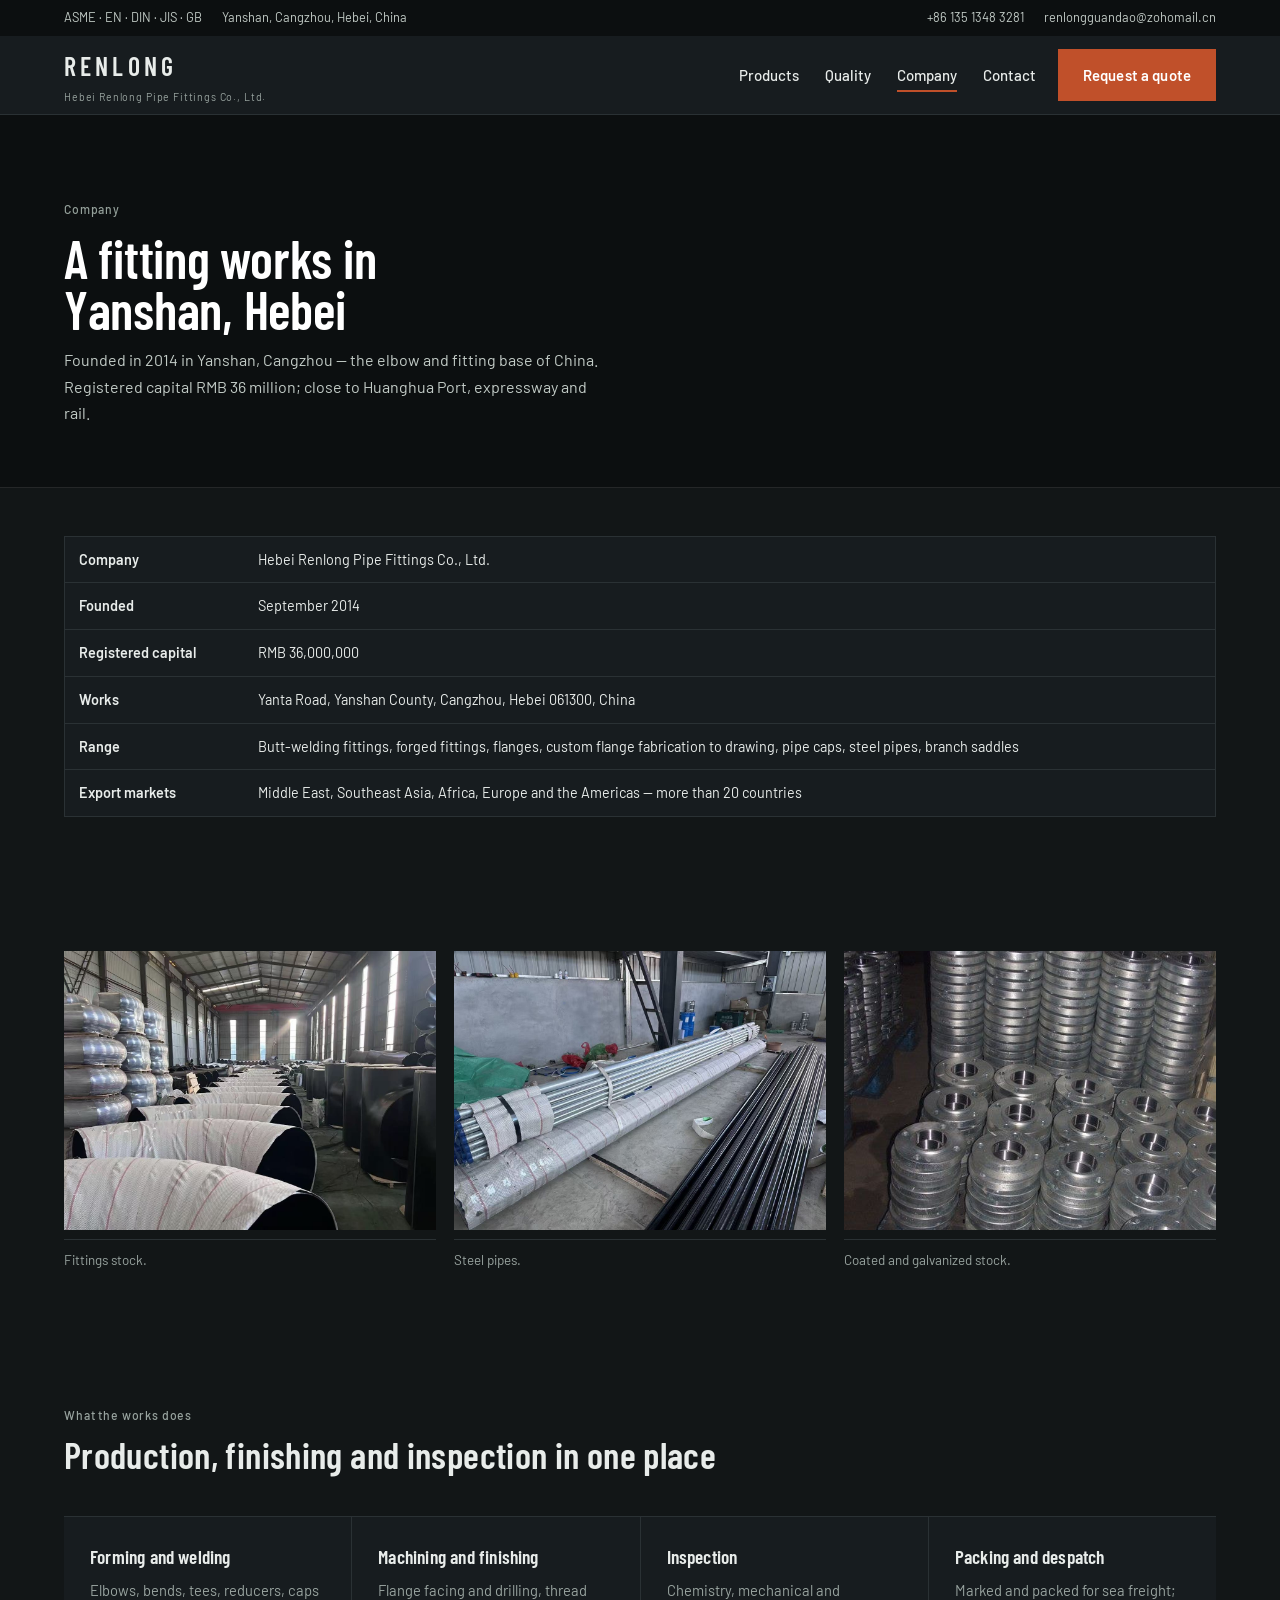
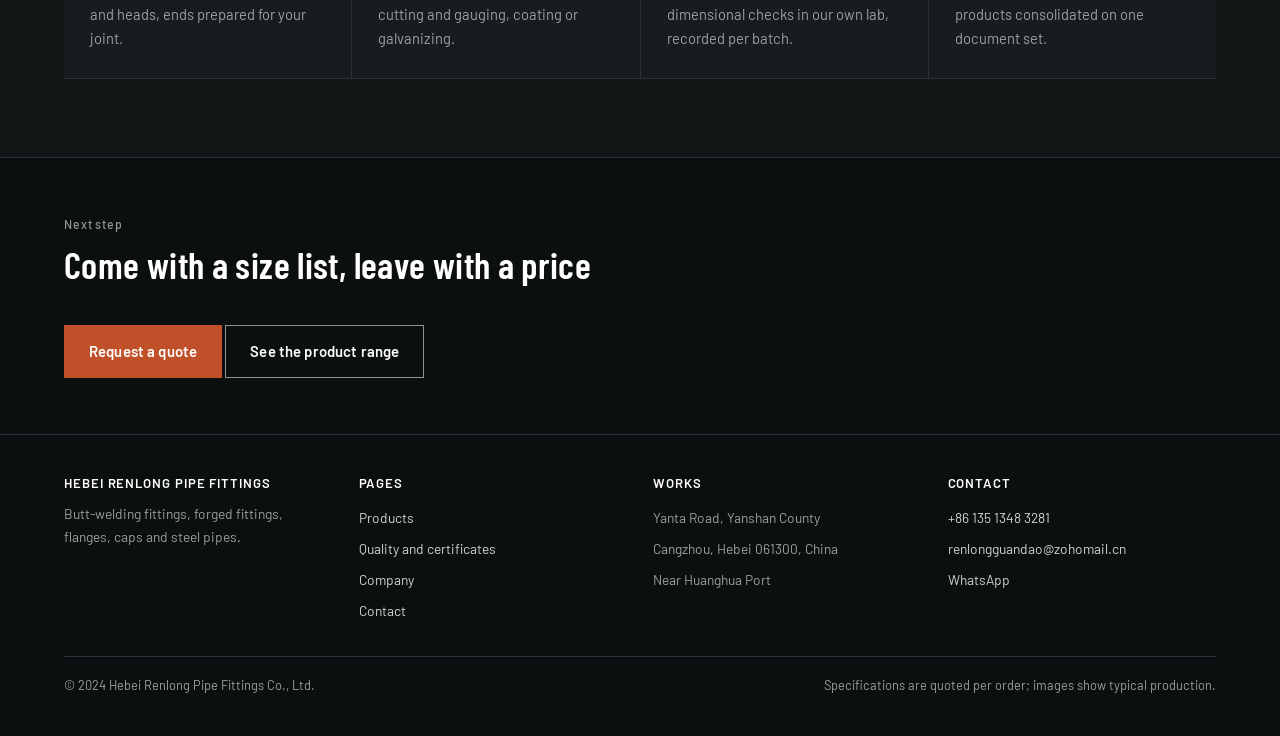
==== about.html @ 30a80c09 "Rename families to product lines, keep pipe caps only, fix stock captions, animate photo band" ====
<!DOCTYPE html>
<html lang="en">
<head>
<meta charset="utf-8">
<meta name="viewport" content="width=device-width, initial-scale=1">
<title>Company — Hebei Renlong Pipe Fittings Co., Ltd.</title>
<meta name="description" content="Hebei Renlong Pipe Fittings Co., Ltd. was founded in September 2014 in Yanshan County, Cangzhou, Hebei — the elbow and pipe fitting base of China, close to Huanghua Port.">
<link rel="preconnect" href="https://fonts.googleapis.com">
<link rel="preconnect" href="https://fonts.gstatic.com" crossorigin>
<link href="https://fonts.googleapis.com/css2?family=Barlow:wght@400;500;600&family=Barlow+Condensed:wght@500;600&display=swap" rel="stylesheet">
<link rel="stylesheet" href="assets/styles.css">
<link rel="stylesheet" href="assets/motion.css">
<script>document.documentElement.classList.add('anim')</script>
</head>
<body>

<div class="topbar">
  <div class="wrap">
    <span>ASME &middot; EN &middot; DIN &middot; JIS &middot; GB</span>
    <span>Yanshan, Cangzhou, Hebei, China</span>
    <span class="spacer"></span>
    <a href="tel:+8613513483281">+86 135 1348 3281</a>
    <a href="mailto:renlongguandao@zohomail.cn">renlongguandao@zohomail.cn</a>
  </div>
</div>

<header class="masthead">
  <div class="wrap">
    <a class="wordmark" href="index.html">Renlong<small>Hebei Renlong Pipe Fittings Co., Ltd.</small></a>
    <button class="navtoggle" type="button" aria-expanded="false" aria-controls="primary-nav">Menu</button>
    <nav class="main" id="primary-nav" aria-label="Primary">
      <ul>
        <li><a href="products.html">Products</a></li>
        <li><a href="quality.html">Quality</a></li>
        <li><a href="about.html" aria-current="page">Company</a></li>
        <li><a href="contact.html">Contact</a></li>
      </ul>
    </nav>
    <a class="btn" href="contact.html">Request a quote</a>
  </div>
</header>

<main>

  <section class="pagehead">
    <div class="wrap">
      <div class="sechead">
        <div class="dim">Company</div>
        <h1>A fitting works in Yanshan, Hebei</h1>
        <p>
          Founded in 2014 in Yanshan, Cangzhou &mdash; the elbow and fitting base of China. Registered capital
          RMB 36 million; close to Huanghua Port, expressway and rail.
        </p>
      </div>
    </div>
  </section>

  <section style="padding-top:48px">
    <div class="wrap">
      <table class="data">
        <tbody>
          <tr><td>Company</td><td>Hebei Renlong Pipe Fittings Co., Ltd.</td></tr>
          <tr><td>Founded</td><td>September 2014</td></tr>
          <tr><td>Registered capital</td><td>RMB 36,000,000</td></tr>
          <tr><td>Works</td><td>Yanta Road, Yanshan County, Cangzhou, Hebei 061300, China</td></tr>
          <tr><td>Range</td><td>Butt-welding fittings, forged fittings, flanges, custom flange fabrication to drawing, pipe caps, steel pipes, branch saddles</td></tr>
          <tr><td>Export markets</td><td>Middle East, Southeast Asia, Africa, Europe and the Americas &mdash; more than 20 countries</td></tr>
        </tbody>
      </table>
    </div>
  </section>

  <section class="tight">
    <div class="wrap">
      <div class="shots">
        <figure>
          <img src="assets/img/workshop.jpg" alt="Fittings in stock" loading="lazy" decoding="async">
          <figcaption>Fittings stock.</figcaption>
        </figure>
        <figure>
          <img src="assets/img/pipe-yard.jpg" alt="Steel pipes in stock" loading="lazy" decoding="async">
          <figcaption>Steel pipes.</figcaption>
        </figure>
        <figure>
          <img src="assets/img/galvanized-yard.jpg" alt="Galvanized stock ready for packing" loading="lazy" decoding="async">
          <figcaption>Coated and galvanized stock.</figcaption>
        </figure>
      </div>
    </div>
  </section>

  <section>
    <div class="wrap">
      <div class="sechead">
        <div class="dim">What the works does</div>
        <h2>Production, finishing and inspection in one place</h2>
      </div>
      <div class="facts">
        <div>
          <h3>Forming and welding</h3>
          <p>
            Elbows, bends, tees, reducers, caps and heads, ends prepared for your joint.
          </p>
        </div>
        <div>
          <h3>Machining and finishing</h3>
          <p>
            Flange facing and drilling, thread cutting and gauging, coating or galvanizing.
          </p>
        </div>
        <div>
          <h3>Inspection</h3>
          <p>
            Chemistry, mechanical and dimensional checks in our own lab, recorded per batch.
          </p>
        </div>
        <div>
          <h3>Packing and despatch</h3>
          <p>
            Marked and packed for sea freight; products consolidated on one document set.
          </p>
        </div>
      </div>
    </div>
  </section>

  <section class="band tight">
    <div class="wrap">
      <div class="sechead">
        <div class="dim on-dark">Next step</div>
        <h2>Come with a size list, leave with a price</h2>
      </div>
      <div class="actions">
        <a class="btn" href="contact.html">Request a quote</a>
        <a class="btn on-dark" href="products.html">See the product range</a>
      </div>
    </div>
  </section>

</main>

<footer>
  <div class="wrap">
    <div class="foot-grid">
      <div>
        <h3>Hebei Renlong Pipe Fittings</h3>
        <p>Butt-welding fittings, forged fittings, flanges, caps and steel pipes.</p>
      </div>
      <div>
        <h3>Pages</h3>
        <ul>
          <li><a href="products.html">Products</a></li>
          <li><a href="quality.html">Quality and certificates</a></li>
          <li><a href="about.html">Company</a></li>
          <li><a href="contact.html">Contact</a></li>
        </ul>
      </div>
      <div>
        <h3>Works</h3>
        <ul>
          <li>Yanta Road, Yanshan County</li>
          <li>Cangzhou, Hebei 061300, China</li>
          <li>Near Huanghua Port</li>
        </ul>
      </div>
      <div>
        <h3>Contact</h3>
        <ul>
          <li><a href="tel:+8613513483281">+86 135 1348 3281</a></li>
          <li><a href="mailto:renlongguandao@zohomail.cn">renlongguandao@zohomail.cn</a></li>
          <li><a href="https://wa.me/8613513483281">WhatsApp</a></li>
        </ul>
      </div>
    </div>
    <div class="footnote">
      <span>&copy; 2024 Hebei Renlong Pipe Fittings Co., Ltd.</span>
      <span class="spacer">Specifications are quoted per order; images show typical production.</span>
    </div>
  </div>
</footer>

<script src="assets/site.js"></script>
</body>
</html>
---- assets/styles.css ----
/* Renlong Pipe Fittings — site stylesheet
   Design language: mill test certificate / fabrication drawing.
   Single accent (oxide red) reserved for dimension callouts and primary actions. */

:root {
  --paper: #121617;
  --surface: #171c1f;
  --ink: #e8ecea;
  --steel: #98a39f;
  --line: #2a3134;
  --oxide: #c0502a;
  --oxide-deep: #a3401f;
  --band: #0c0f10;
  --band-ink: #c2cbc6;
  --display: "Barlow Condensed", "Arial Narrow", "Microsoft YaHei", sans-serif;
  --body: "Barlow", "Segoe UI", "Microsoft YaHei", "PingFang SC", sans-serif;
}

* { box-sizing: border-box; }

html { scroll-behavior: smooth; }

body {
  margin: 0;
  background: var(--paper);
  color: var(--ink);
  font-family: var(--body);
  font-size: 16px;
  line-height: 1.6;
  -webkit-font-smoothing: antialiased;
}

img { max-width: 100%; display: block; }

a { color: inherit; }

h1, h2, h3 {
  font-family: var(--display);
  font-weight: 600;
  letter-spacing: 0.01em;
  line-height: 1.12;
  margin: 0;
  text-wrap: balance;
}

h1 { font-size: clamp(2.1rem, 4.6vw, 3.5rem); }
h2 { font-size: clamp(1.5rem, 2.6vw, 2.1rem); }
h3 { font-size: 1.18rem; }
p { margin: 0 0 1em; }
p:last-child { margin-bottom: 0; }

.wrap { max-width: 1180px; margin: 0 auto; padding: 0 22px; }

a:focus-visible,
button:focus-visible,
input:focus-visible,
textarea:focus-visible {
  outline: 2px solid var(--oxide);
  outline-offset: 2px;
}

/* ---------- dimension-line motif (drawn from drawing callouts) ---------- */

.dim {
  display: flex;
  align-items: center;
  gap: 10px;
  color: var(--steel);
  font-family: var(--body);
  font-size: 0.82rem;
  font-weight: 500;
  letter-spacing: 0.02em;
}

.dim::before,
.dim::after {
  content: "";
  height: 1px;
  background: var(--line);
}

.dim::before { width: 24px; flex: 0 0 24px; }
.dim::after { flex: 1 1 auto; }

.dim.on-dark { color: #8f9b96; }
.dim.on-dark::before, .dim.on-dark::after { background: #3a423f; }

/* ---------- top utility bar ---------- */

.topbar {
  background: var(--band);
  color: var(--band-ink);
  font-size: 0.8rem;
}

.topbar .wrap {
  display: flex;
  flex-wrap: wrap;
  gap: 6px 20px;
  align-items: center;
  min-height: 38px;
}

.topbar a { text-decoration: none; }
.topbar a:hover { color: #fff; text-decoration: underline; }
.topbar .spacer { margin-left: auto; }

/* ---------- header ---------- */

.masthead {
  background: var(--surface);
  border-bottom: 1px solid var(--line);
  position: sticky;
  top: 0;
  z-index: 20;
}

.masthead .wrap {
  display: flex;
  align-items: center;
  gap: 18px;
  min-height: 72px;
}

.wordmark {
  font-family: var(--display);
  font-size: 1.5rem;
  font-weight: 600;
  letter-spacing: 0.16em;
  text-transform: uppercase;
  text-decoration: none;
  white-space: nowrap;
}

.wordmark small {
  display: block;
  font-family: var(--body);
  font-size: 0.66rem;
  font-weight: 400;
  letter-spacing: 0.08em;
  color: var(--steel);
  text-transform: none;
}

nav.main { margin-left: auto; }

nav.main ul {
  display: flex;
  gap: 26px;
  list-style: none;
  margin: 0;
  padding: 0;
  font-size: 0.94rem;
  font-weight: 500;
}

nav.main a {
  text-decoration: none;
  padding: 6px 0;
  border-bottom: 2px solid transparent;
}

nav.main a:hover { border-bottom-color: var(--line); }
nav.main a[aria-current="page"] { border-bottom-color: var(--oxide); }

.btn {
  display: inline-block;
  font-family: var(--body);
  font-size: 0.92rem;
  font-weight: 600;
  text-decoration: none;
  text-align: center;
  padding: 11px 20px;
  border: 1px solid var(--oxide);
  border-radius: 2px;
  background: var(--oxide);
  color: #fff;
  cursor: pointer;
}

.btn:hover { background: var(--oxide-deep); border-color: var(--oxide-deep); }

.btn.ghost {
  background: transparent;
  color: var(--ink);
  border-color: var(--line);
}

.btn.ghost:hover { border-color: var(--ink); background: transparent; }

.btn.on-dark {
  background: transparent;
  color: #fff;
  border-color: #4a534f;
}

.btn.on-dark:hover { border-color: #fff; background: transparent; }

.navtoggle {
  display: none;
  margin-left: auto;
  background: none;
  border: 1px solid var(--line);
  border-radius: 2px;
  padding: 8px 11px;
  font: inherit;
  cursor: pointer;
}

/* ---------- hero ---------- */

.hero {
  position: relative;
  background: #23282b;
  color: #fff;
  overflow: hidden;
}

.hero img {
  position: absolute;
  inset: 0;
  width: 100%;
  height: 100%;
  object-fit: cover;
  object-position: center 55%;
  opacity: 0.5;
}

.hero .wrap {
  position: relative;
  padding-top: 74px;
  padding-bottom: 74px;
  max-width: 1180px;
}

.hero h1 { max-width: 17ch; }

.hero .lede {
  margin-top: 20px;
  max-width: 56ch;
  font-size: 1.02rem;
  color: #dfe4e1;
}

.hero .actions {
  display: flex;
  flex-wrap: wrap;
  gap: 12px;
  margin-top: 26px;
}

.specstrip {
  margin-top: 34px;
  border-top: 1px solid #454d4a;
  padding-top: 14px;
  display: grid;
  grid-template-columns: repeat(auto-fit, minmax(190px, 1fr));
  gap: 12px 26px;
  font-size: 0.86rem;
  color: #cdd4d0;
}

.specstrip div span {
  display: block;
  font-size: 0.7rem;
  letter-spacing: 0.07em;
  text-transform: uppercase;
  color: #8f9b96;
  margin-bottom: 2px;
}

/* ---------- sections ---------- */

section { padding: 62px 0; }
section.tight { padding: 44px 0; }

.sechead { margin-bottom: 30px; }
.sechead p { margin-top: 12px; max-width: 68ch; color: var(--steel); }

.band { background: var(--band); color: var(--band-ink); }
.band h2, .band h3 { color: #fff; }
.band p { color: var(--band-ink); }

/* ---------- product index table ---------- */

.index-table {
  width: 100%;
  border-collapse: collapse;
  background: var(--surface);
  border: 1px solid var(--line);
  font-size: 0.92rem;
}

.index-table caption {
  caption-side: top;
  text-align: left;
  font-size: 0.8rem;
  color: var(--steel);
  padding-bottom: 10px;
}

.index-table th,
.index-table td {
  border-bottom: 1px solid var(--line);
  padding: 14px 16px;
  text-align: left;
  vertical-align: top;
}

.index-table thead th {
  background: #1a2023;
  font-size: 0.74rem;
  letter-spacing: 0.07em;
  text-transform: uppercase;
  color: var(--steel);
  font-weight: 600;
  white-space: nowrap;
}

.index-table tbody tr:last-child td { border-bottom: none; }

.index-table .fam {
  display: flex;
  gap: 12px;
  align-items: flex-start;
  min-width: 250px;
}

.index-table .fam img {
  width: 60px;
  height: 60px;
  object-fit: cover;
  flex: 0 0 60px;
  background: #202628;
}

.index-table .fam strong { display: block; font-weight: 600; }
.index-table .fam a { text-decoration: none; }
.index-table .fam a:hover { color: var(--oxide); text-decoration: underline; }
.index-table .fam em {
  font-style: normal;
  font-size: 0.82rem;
  color: var(--steel);
}

.nums { font-variant-numeric: tabular-nums; }

/* ---------- fact grid ---------- */

.facts {
  display: grid;
  grid-template-columns: repeat(auto-fit, minmax(240px, 1fr));
  gap: 1px;
  background: var(--line);
  border: 1px solid var(--line);
}

.facts > div {
  background: var(--surface);
  padding: 22px;
}

.facts h3 { margin-bottom: 8px; }
.facts p { font-size: 0.92rem; color: var(--steel); }

.band .facts { background: #1a2023; border-color: #1a2023; }
.band .facts > div { background: #14191b; }
.band .facts p { color: #a7b0ac; }

/* ---------- photo strip ---------- */

.shots {
  display: grid;
  grid-template-columns: repeat(auto-fit, minmax(260px, 1fr));
  gap: 18px;
}

.shots figure { margin: 0; }

.shots img {
  width: 100%;
  aspect-ratio: 4 / 3;
  object-fit: cover;
  background: #202628;
}

.shots figcaption {
  font-size: 0.84rem;
  color: var(--steel);
  padding-top: 9px;
  border-top: 1px solid var(--line);
  margin-top: 9px;
}

.band .shots figcaption { color: #a7b0ac; border-top-color: #2c3336; }

/* ---------- document cards (certificates) ---------- */

.docs {
  display: grid;
  grid-template-columns: repeat(auto-fit, minmax(260px, 1fr));
  gap: 18px;
}

.docs figure { margin: 0; }

.docs a {
  display: block;
  padding: 8px;
  background: var(--surface);
  border: 1px solid var(--line);
}

.docs a:hover { border-color: var(--oxide); }

.docs img { display: block; width: 100%; height: auto; }

.docs figcaption {
  font-size: 0.84rem;
  color: var(--steel);
  padding-top: 9px;
  border-top: 1px solid var(--line);
  margin-top: 9px;
}

.docs figcaption b { display: block; color: var(--ink); font-weight: 600; margin-bottom: 4px; }

/* ---------- detail rows (products page) ---------- */

.family {
  display: grid;
  grid-template-columns: minmax(240px, 320px) 1fr;
  gap: 30px;
  padding: 34px 0;
  border-bottom: 1px solid var(--line);
}

.family:last-of-type { border-bottom: none; }
.family img { width: 100%; aspect-ratio: 4 / 3; object-fit: cover; background: #202628; }

.spec-list {
  list-style: none;
  margin: 16px 0 0;
  padding: 0;
  display: grid;
  grid-template-columns: repeat(auto-fit, minmax(230px, 1fr));
  gap: 0 26px;
  font-size: 0.92rem;
}

.spec-list li {
  display: flex;
  gap: 10px;
  padding: 8px 0;
  border-top: 1px solid var(--line);
}

.spec-list b {
  flex: 0 0 96px;
  font-weight: 600;
  color: var(--steel);
  font-size: 0.78rem;
  letter-spacing: 0.05em;
  text-transform: uppercase;
  padding-top: 2px;
}

/* ---------- plain data table ---------- */

.data {
  width: 100%;
  border-collapse: collapse;
  font-size: 0.9rem;
  background: var(--surface);
  border: 1px solid var(--line);
}

.data th, .data td {
  border-bottom: 1px solid var(--line);
  padding: 11px 14px;
  text-align: left;
  vertical-align: top;
}

.data th {
  background: #1a2023;
  font-size: 0.74rem;
  letter-spacing: 0.07em;
  text-transform: uppercase;
  color: var(--steel);
}

.data tbody tr:last-child td { border-bottom: none; }
.data td:first-child { font-weight: 600; white-space: nowrap; }

/* ---------- contact ---------- */

.contact-grid {
  display: grid;
  grid-template-columns: repeat(auto-fit, minmax(280px, 1fr));
  gap: 30px;
}

.kv { list-style: none; margin: 0; padding: 0; }

.kv li {
  padding: 12px 0;
  border-top: 1px solid var(--line);
  display: flex;
  gap: 14px;
  font-size: 0.95rem;
}

.kv b {
  flex: 0 0 112px;
  font-size: 0.76rem;
  letter-spacing: 0.06em;
  text-transform: uppercase;
  color: var(--steel);
  font-weight: 600;
  padding-top: 3px;
}

.band .kv li { border-top-color: #2c3336; }
.band .kv b { color: #8f9b96; }

ol.steps {
  counter-reset: step;
  list-style: none;
  margin: 0;
  padding: 0;
}

ol.steps li {
  counter-increment: step;
  position: relative;
  padding: 14px 0 14px 46px;
  border-top: 1px solid var(--line);
  font-size: 0.94rem;
}

ol.steps li::before {
  content: counter(step);
  position: absolute;
  left: 0;
  top: 15px;
  width: 26px;
  height: 26px;
  border: 1px solid var(--oxide);
  color: var(--oxide);
  font-size: 0.8rem;
  font-weight: 600;
  display: flex;
  align-items: center;
  justify-content: center;
}

/* ---------- footer ---------- */

footer {
  background: var(--band);
  color: #97a19d;
  font-size: 0.86rem;
  padding: 40px 0;
}

footer a { color: #cdd4d0; text-decoration: none; }
footer a:hover { text-decoration: underline; }

.foot-grid {
  display: grid;
  grid-template-columns: repeat(auto-fit, minmax(220px, 1fr));
  gap: 26px;
}

.foot-grid h3 {
  color: #fff;
  font-size: 0.82rem;
  letter-spacing: 0.07em;
  text-transform: uppercase;
  margin-bottom: 12px;
  font-family: var(--body);
  font-weight: 600;
}

.foot-grid ul { list-style: none; margin: 0; padding: 0; }
.foot-grid li { padding: 4px 0; }

.footnote {
  margin-top: 30px;
  padding-top: 18px;
  border-top: 1px solid #2c3336;
  display: flex;
  flex-wrap: wrap;
  gap: 8px 20px;
  font-size: 0.8rem;
}

.footnote .spacer { margin-left: auto; }

/* ---------- responsive ---------- */

@media (max-width: 900px) {
  .navtoggle { display: block; }

  nav.main {
    order: 3;
    flex-basis: 100%;
    margin-left: 0;
    display: none;
  }

  nav.main.open { display: block; }

  nav.main ul {
    flex-direction: column;
    gap: 0;
    padding: 8px 0 16px;
  }

  nav.main li { border-top: 1px solid var(--line); }
  nav.main a { display: block; padding: 12px 0; }

  .masthead .wrap { flex-wrap: wrap; padding-top: 10px; padding-bottom: 10px; }

  .family { grid-template-columns: 1fr; gap: 18px; }
  .hero .wrap { padding-top: 52px; padding-bottom: 52px; }
  section { padding: 46px 0; }
}

@media (max-width: 640px) {
  body { font-size: 15px; }
  .topbar { font-size: 0.76rem; }
  .topbar .spacer { margin-left: 0; }

  /* The product index becomes a stacked record on narrow screens so nothing
     has to be scrolled sideways or dropped. Labels come from data-label. */
  .index-table,
  .index-table thead,
  .index-table tbody,
  .index-table tr,
  .index-table th,
  .index-table td { display: block; width: auto; }

  .index-table { border-left: none; border-right: none; }
  .index-table thead { display: none; }
  .index-table caption { padding: 0 0 6px; }

  .index-table tr {
    border-bottom: 1px solid var(--line);
    padding: 16px 0 14px;
  }

  .index-table tbody tr:last-child { border-bottom: none; }

  .index-table td {
    border-bottom: none;
    padding: 5px 16px;
    font-size: 0.88rem;
  }

  .index-table td:first-child { padding: 0 16px 10px; }
  .index-table .fam { min-width: 0; }

  .index-table td[data-label]::before {
    content: attr(data-label) "  ";
    display: inline;
    color: var(--steel);
    font-size: 0.72rem;
    letter-spacing: 0.05em;
    text-transform: uppercase;
    font-weight: 600;
    margin-right: 4px;
  }

  .kv b, .spec-list b { flex-basis: 88px; }
  .hero h1 { max-width: none; }
}

/* Product index — the family menu at the top of the products page */
.famindex {
  background: var(--surface);
  border: 1px solid var(--line);
  margin-bottom: 38px;
}

.famindex-head {
  display: flex;
  justify-content: space-between;
  align-items: baseline;
  gap: 12px;
  padding: 13px 18px;
  border-bottom: 1px solid var(--line);
  font-family: var(--display);
  font-size: 0.78rem;
  letter-spacing: 0.09em;
  text-transform: uppercase;
  color: var(--steel);
}

.famindex ol {
  list-style: none;
  margin: 0;
  padding: 0;
  counter-reset: fam;
}

.famindex li { border-bottom: 1px solid var(--line); }
.famindex li:last-child { border-bottom: none; }

.famindex a {
  display: grid;
  grid-template-columns: 96px 1fr auto;
  gap: 18px;
  align-items: center;
  padding: 14px 18px;
  text-decoration: none;
}

.famindex a:hover { background: #1d2427; }
.famindex a:hover .fi-name { color: var(--oxide); }

.famindex img {
  width: 96px;
  height: 68px;
  object-fit: cover;
  background: #202628;
}

.famindex .fi-name {
  display: block;
  font-family: var(--display);
  font-size: 1.15rem;
  font-weight: 600;
  line-height: 1.25;
}

.famindex .fi-desc {
  display: block;
  font-size: 0.85rem;
  color: var(--steel);
  line-height: 1.45;
}

.famindex .fi-meta {
  font-family: var(--display);
  font-size: 0.84rem;
  letter-spacing: 0.04em;
  color: var(--oxide);
  white-space: nowrap;
}

@media (max-width: 640px) {
  .famindex a {
    grid-template-columns: 68px 1fr;
    gap: 14px;
    padding: 12px 14px;
  }
  .famindex img { width: 68px; height: 56px; }
  .famindex .fi-name { font-size: 1.02rem; }
  .famindex .fi-meta { grid-column: 1 / -1; color: var(--steel); }
}

@media (prefers-reduced-motion: reduce) {
  html { scroll-behavior: auto; }
  * { transition: none !important; animation: none !important; }
}

/* ---------- refinement: mill-finish detail ---------- */
/* Larger display type, hairlines in place of boxes, and a wider rhythm.
   The oxide accent stays reserved for dimension marks and primary actions. */

h1 { font-size: clamp(2.7rem, 5.6vw, 4.3rem); line-height: .97; letter-spacing: -.005em; }
h2 { font-size: clamp(1.75rem, 2.9vw, 2.4rem); line-height: 1.04; }
h3 { font-size: 1.2rem; line-height: 1.28; }

body { line-height: 1.65; }
.wrap { max-width: 1200px; padding: 0 24px; }

.topbar .wrap { min-height: 36px; }
.masthead .wrap { min-height: 78px; gap: 22px; }
.wordmark { font-size: 1.62rem; }

/* hero: a left scrim keeps the type crisp while the photo stays the subject */
.hero::before {
  content: "";
  position: absolute;
  inset: 0;
  z-index: 1;
  background: linear-gradient(90deg, rgba(11,15,17,.88) 0%, rgba(11,15,17,.66) 44%, rgba(11,15,17,.20) 80%);
}

.hero::after {
  content: "";
  position: absolute;
  z-index: 2;
  top: 30px;
  right: 30px;
  width: 28px;
  height: 28px;
  border-top: 1px solid rgba(255,255,255,.42);
  border-right: 1px solid rgba(255,255,255,.42);
}

.hero .wrap { z-index: 3; padding-top: 96px; padding-bottom: 80px; }
.hero h1 { max-width: 18ch; }
.hero .lede { max-width: 52ch; color: #e7ebe9; }
.specstrip { margin-top: 40px; border-top-color: rgba(255,255,255,.24); padding-top: 18px; }
.specstrip div span { color: #a3aea9; }

/* actions */
.btn { border-radius: 0; padding: 13px 24px; font-size: .93rem; letter-spacing: .01em; }
.btn.on-dark { border-color: rgba(255,255,255,.55); }
.btn.on-dark:hover { border-color: #fff; background: rgba(255,255,255,.09); }

/* section rhythm */
section { padding: 78px 0; }
section.tight { padding: 56px 0; }
.sechead { margin-bottom: 42px; }
.sechead p { max-width: 62ch; }

/* product table: rules instead of a box */
.index-table {
  background: transparent;
  border: 0;
  border-top: 1px solid var(--ink);
  font-size: .93rem;
}

.index-table th,
.index-table td { padding: 20px 18px; border-bottom: 1px solid var(--line); }

.index-table thead th {
  background: transparent;
  padding-top: 12px;
  padding-bottom: 12px;
  font-size: .72rem;
  letter-spacing: .09em;
}

.index-table tbody tr { transition: background-color .2s ease; }
.index-table tbody tr:hover { background: var(--surface); }
.index-table caption { padding-bottom: 14px; }

/* fact grid */
.facts { border: 0; border-top: 1px solid var(--line); border-bottom: 1px solid var(--line); }
.facts > div { padding: 28px 26px; }

@media (max-width: 900px) {
  .hero .wrap { padding-top: 64px; padding-bottom: 56px; }
  section { padding: 56px 0; }
  section.tight { padding: 44px 0; }
  .sechead { margin-bottom: 32px; }
  h1 { font-size: clamp(2.2rem, 8vw, 3.1rem); }
  .index-table th, .index-table td { padding: 16px 14px; }
}

@media (max-width: 640px) {
  .index-table caption { display: block; width: 100%; }
}

/* quieter section labels: no decorative rule, just a small label */
.dim {
  gap: 0;
  color: var(--steel);
  font-size: .76rem;
  letter-spacing: .07em;
}

.dim::before,
.dim::after { display: none; }

.sechead .dim { margin-bottom: 10px; }

/* interior pages open on the same graphite band as the hero */
.pagehead {
  background: var(--band);
  color: #fff;
  padding: 84px 0 60px;
  border-bottom: 1px solid rgba(255,255,255,.10);
}

.pagehead .sechead { margin-bottom: 0; }
.pagehead .dim { color: #94a09a; margin-bottom: 14px; }
.pagehead h1 { font-size: clamp(2.2rem, 4.2vw, 3.3rem); max-width: 22ch; color: #fff; }
.pagehead .sechead p { color: #c2cbc6; max-width: 60ch; }

.band { border-top: 1px solid var(--line); border-bottom: 1px solid var(--line); }

@media (max-width: 900px) {
  .pagehead { padding: 56px 0 42px; }
}

/* ---------- product range: four large entries ---------- */

.range {
  display: grid;
  grid-template-columns: repeat(2, minmax(0, 1fr));
  gap: 30px;
}

.range-card {
  display: block;
  background: var(--surface);
  border: 1px solid var(--line);
  color: inherit;
  text-decoration: none;
  overflow: hidden;
  transition: border-color .25s ease, transform .25s ease;
}

.range-card:hover { border-color: var(--oxide); transform: translateY(-3px); }

.range-card img {
  width: 100%;
  aspect-ratio: 16 / 9;
  object-fit: cover;
  background: #202628;
  transition: transform .6s ease;
}

.range-card:hover img { transform: scale(1.03); }

.range-body { padding: 22px 24px 26px; }

.range-meta {
  font-size: .74rem;
  letter-spacing: .07em;
  color: var(--oxide);
  margin-bottom: 8px;
  font-variant-numeric: tabular-nums;
}

.range-body h3 { font-size: 1.18rem; margin-bottom: 8px; }
.range-card:hover h3 { color: var(--oxide); }
.range-body p { color: var(--steel); font-size: .92rem; margin: 0; }

.range-cta {
  position: relative;
  display: flex;
  align-items: flex-end;
  background: url(img/workshop.jpg) center / cover;
}

.range-cta::before {
  content: "";
  position: absolute;
  inset: 0;
  background: linear-gradient(180deg, rgba(10,13,14,.45) 0%, rgba(10,13,14,.94) 78%);
}

.range-cta .range-body { position: relative; padding: 30px 34px; }
.range-cta h3 { font-size: 1.5rem; }
.range-cta p { max-width: 44ch; }

.range-cta-link {
  display: inline-block;
  margin-top: 16px;
  padding-bottom: 3px;
  border-bottom: 1px solid var(--oxide);
  color: #f0c4b2;
  font-size: .9rem;
}

@media (max-width: 760px) {
  .range { grid-template-columns: 1fr; }
  .range { gap: 22px; }
}

@media (prefers-reduced-motion: reduce) {
  .range-card:hover img { transform: none; }
  .range-card:hover { transform: none; }
}
---- assets/motion.css ----
/* ---------- motion ---------- */
/* Subtle entrance and hover feedback. Without JS the `anim` class is never
   added, so every block stays fully visible. */

.anim .rv {
  opacity: 0;
  transform: translateY(14px);
  transition:
    opacity .5s ease,
    transform .55s cubic-bezier(.2, .7, .3, 1);
  transition-delay: var(--rv-delay, 0ms);
}

.anim .rv.in { opacity: 1; transform: none; }

/* hero entrance */
.anim .hero h1,
.anim .hero .lede,
.anim .hero .actions,
.anim .hero .specstrip {
  animation: rv-rise .8s cubic-bezier(.2, .7, .3, 1) both;
}

.anim .hero h1 { animation-delay: .05s; }
.anim .hero .lede { animation-delay: .16s; }
.anim .hero .actions { animation-delay: .27s; }
.anim .hero .specstrip { animation-delay: .38s; }
.anim .hero img { animation: rv-zoom 2.8s cubic-bezier(.2, .6, .2, 1) both; }

@keyframes rv-rise {
  from { opacity: 0; transform: translateY(22px); }
  to   { opacity: 1; transform: none; }
}

@keyframes rv-zoom {
  from { transform: scale(1.06); }
  to   { transform: scale(1); }
}

/* hover feedback */
.anim .btn { transition: transform .2s ease, background-color .2s ease, border-color .2s ease; }
.anim .btn:hover { transform: translateY(-1px); }

.anim .shots figure { overflow: hidden; }
.anim .shots img { transition: transform .9s cubic-bezier(.2, .7, .3, 1); }
.anim .shots figure.rv img { transform: scale(1.05); }
.anim .shots figure.rv.in img { transform: scale(1); }
.anim .shots figure.rv.in:hover img { transform: scale(1.035); }

.anim .masthead { transition: box-shadow .3s ease; }
.anim .masthead.is-scrolled { box-shadow: 0 10px 26px rgba(20, 34, 48, .10); }

@media (prefers-reduced-motion: reduce) {
  .anim .rv,
  .anim .rv.in { opacity: 1; transform: none; transition: none; }
  .anim .hero h1,
  .anim .hero .lede,
  .anim .hero .actions,
  .anim .hero .specstrip,
  .anim .hero img { animation: none; }
  .anim .btn:hover,
  .anim .shots figure:hover img { transform: none; }
}

@media print {
  .anim .rv { opacity: 1; transform: none; }
}
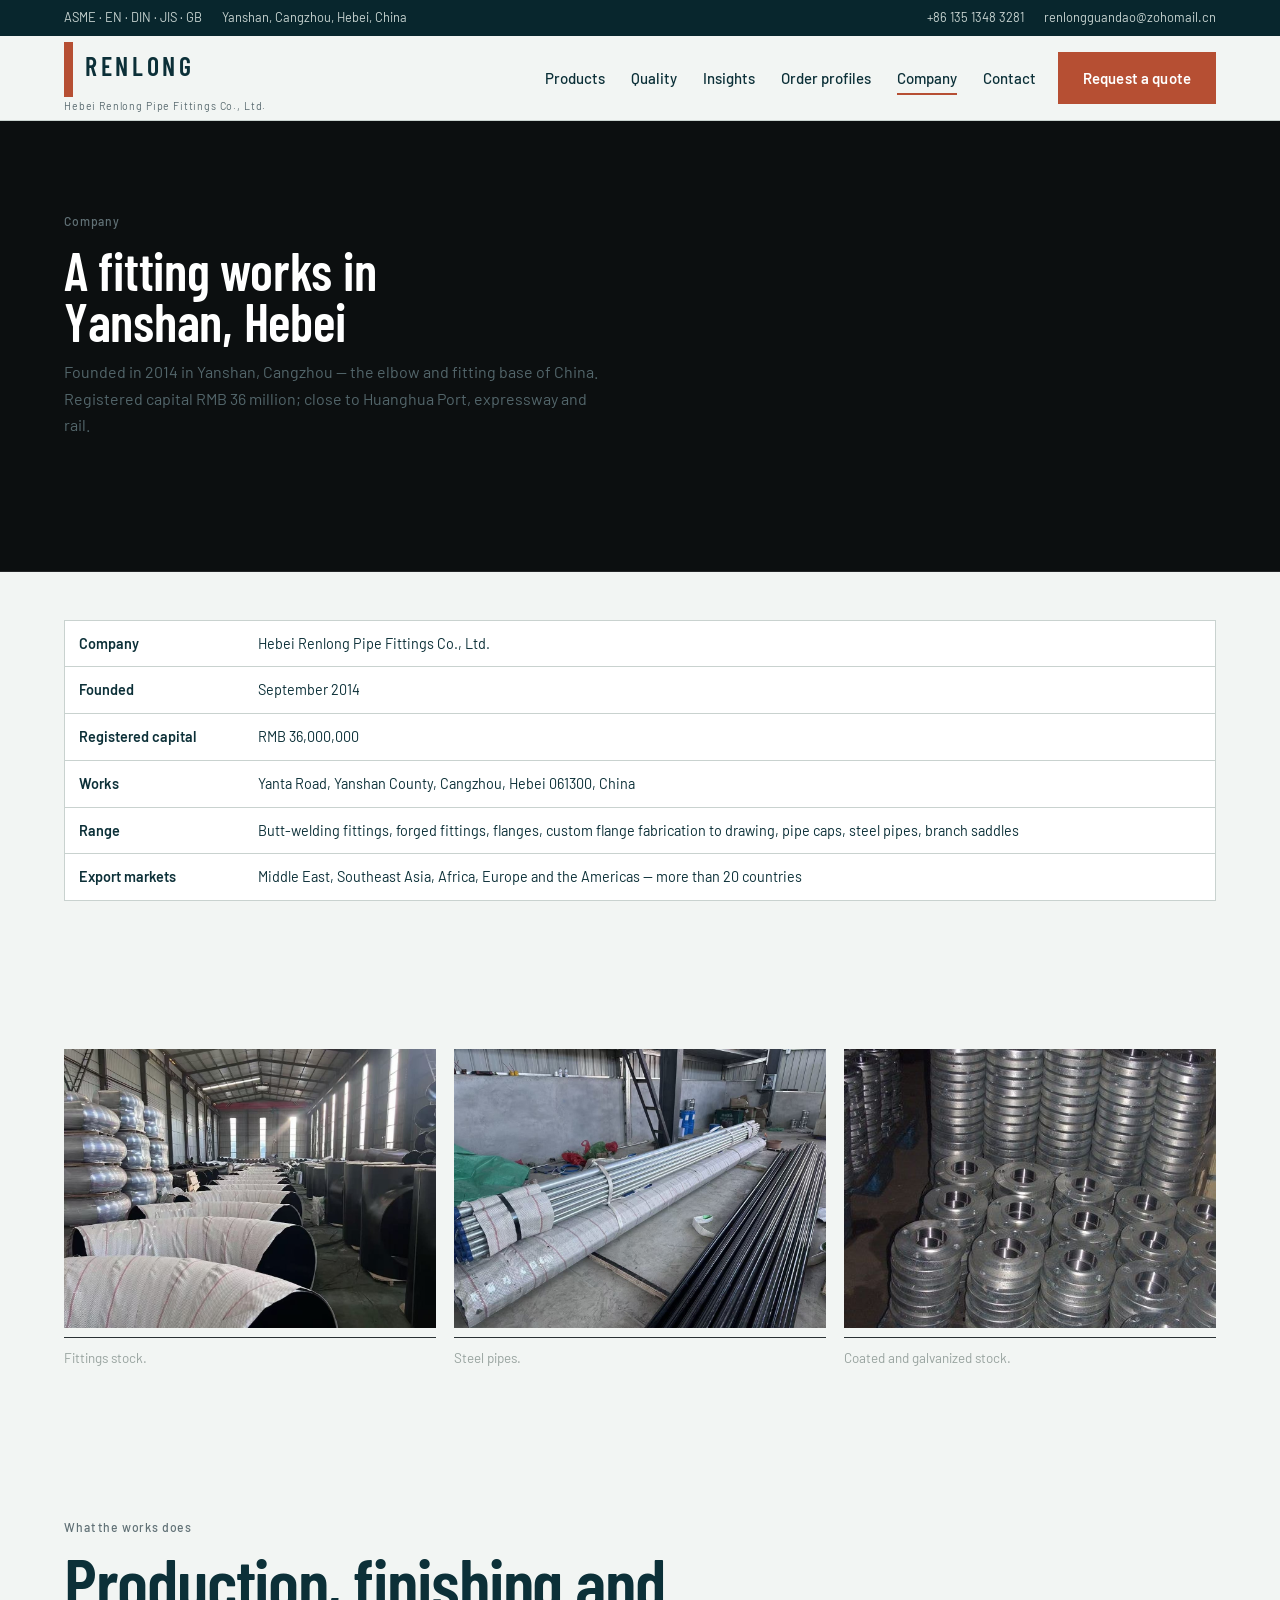
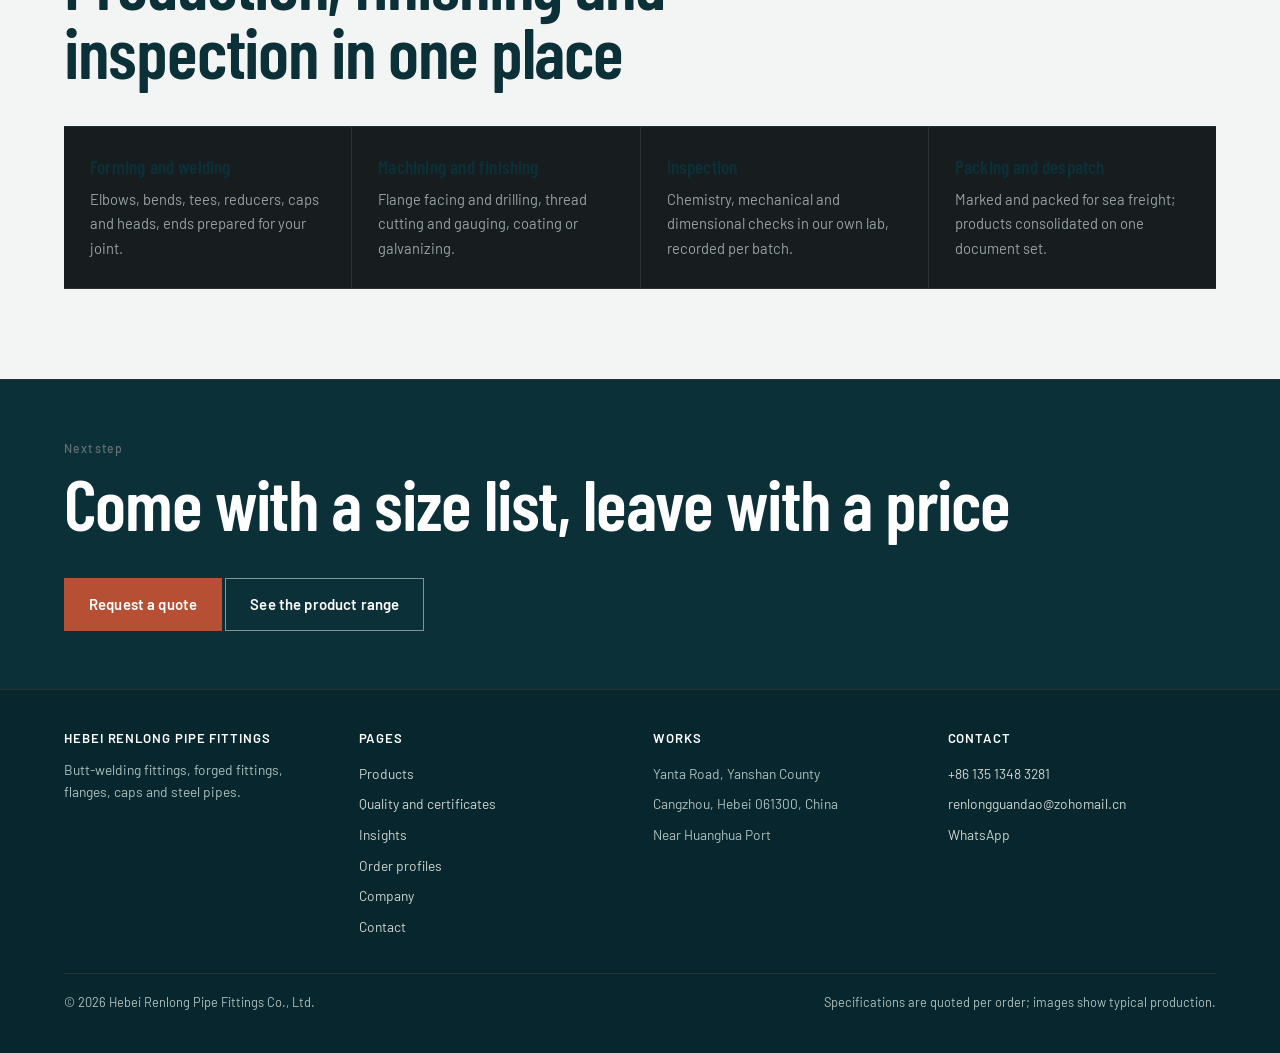
==== commit 002333fd: "Complete first-site redesign and repair inquiry form" ====
--- a/about.html
+++ b/about.html
@@ -5,14 +5,12 @@
 <meta name="viewport" content="width=device-width, initial-scale=1">
 <title>Company — Hebei Renlong Pipe Fittings Co., Ltd.</title>
 <meta name="description" content="Hebei Renlong Pipe Fittings Co., Ltd. was founded in September 2014 in Yanshan County, Cangzhou, Hebei — the elbow and pipe fitting base of China, close to Huanghua Port.">
-<link rel="preconnect" href="https://fonts.googleapis.com">
-<link rel="preconnect" href="https://fonts.gstatic.com" crossorigin>
-<link href="https://fonts.googleapis.com/css2?family=Barlow:wght@400;500;600&family=Barlow+Condensed:wght@500;600&display=swap" rel="stylesheet">
 <link rel="stylesheet" href="assets/styles.css">
 <link rel="stylesheet" href="assets/motion.css">
+<link rel="stylesheet" href="assets/v2.css">
 <script>document.documentElement.classList.add('anim')</script>
 </head>
-<body>
+<body class="v2">
 
 <div class="topbar">
   <div class="wrap">
@@ -32,6 +30,8 @@
       <ul>
         <li><a href="products.html">Products</a></li>
         <li><a href="quality.html">Quality</a></li>
+        <li><a href="insights.html">Insights</a></li>
+        <li><a href="case.html">Order profiles</a></li>
         <li><a href="about.html" aria-current="page">Company</a></li>
         <li><a href="contact.html">Contact</a></li>
       </ul>
@@ -151,6 +151,8 @@
         <ul>
           <li><a href="products.html">Products</a></li>
           <li><a href="quality.html">Quality and certificates</a></li>
+          <li><a href="insights.html">Insights</a></li>
+          <li><a href="case.html">Order profiles</a></li>
           <li><a href="about.html">Company</a></li>
           <li><a href="contact.html">Contact</a></li>
         </ul>
@@ -173,12 +175,13 @@
       </div>
     </div>
     <div class="footnote">
-      <span>&copy; 2024 Hebei Renlong Pipe Fittings Co., Ltd.</span>
+      <span>&copy; 2026 Hebei Renlong Pipe Fittings Co., Ltd.</span>
       <span class="spacer">Specifications are quoted per order; images show typical production.</span>
     </div>
   </div>
 </footer>
 
 <script src="assets/site.js"></script>
+<script src="assets/v2.js"></script>
 </body>
 </html>
--- a/assets/styles.css
+++ b/assets/styles.css
@@ -1,6 +1,46 @@
 /* Renlong Pipe Fittings — site stylesheet
    Design language: mill test certificate / fabrication drawing.
    Single accent (oxide red) reserved for dimension callouts and primary actions. */
+
+@font-face {
+  font-family: "Barlow";
+  font-style: normal;
+  font-weight: 400;
+  font-display: swap;
+  src: url(fonts/barlow-400.woff2) format("woff2");
+}
+
+@font-face {
+  font-family: "Barlow";
+  font-style: normal;
+  font-weight: 500;
+  font-display: swap;
+  src: url(fonts/barlow-500.woff2) format("woff2");
+}
+
+@font-face {
+  font-family: "Barlow";
+  font-style: normal;
+  font-weight: 600;
+  font-display: swap;
+  src: url(fonts/barlow-600.woff2) format("woff2");
+}
+
+@font-face {
+  font-family: "Barlow Condensed";
+  font-style: normal;
+  font-weight: 500;
+  font-display: swap;
+  src: url(fonts/barlow-condensed-500.woff2) format("woff2");
+}
+
+@font-face {
+  font-family: "Barlow Condensed";
+  font-style: normal;
+  font-weight: 600;
+  font-display: swap;
+  src: url(fonts/barlow-condensed-600.woff2) format("woff2");
+}
 
 :root {
   --paper: #121617;
@@ -761,11 +801,6 @@
   .famindex .fi-meta { grid-column: 1 / -1; color: var(--steel); }
 }
 
-@media (prefers-reduced-motion: reduce) {
-  html { scroll-behavior: auto; }
-  * { transition: none !important; animation: none !important; }
-}
-
 /* ---------- refinement: mill-finish detail ---------- */
 /* Larger display type, hairlines in place of boxes, and a wider rhythm.
    The oxide accent stays reserved for dimension marks and primary actions. */
@@ -802,6 +837,30 @@
   border-right: 1px solid rgba(255,255,255,.42);
 }
 
+.hero-media { position: absolute; inset: 0; overflow: hidden; }
+.hero-media img { opacity: 0; }
+.hero-media img.is-on { opacity: .5; }
+
+.hero-dots {
+  position: absolute;
+  right: 26px;
+  bottom: 24px;
+  z-index: 4;
+  display: flex;
+  gap: 10px;
+}
+
+.hero-dots button {
+  width: 28px;
+  height: 3px;
+  padding: 0;
+  border: 0;
+  background: rgba(255,255,255,.28);
+  cursor: pointer;
+}
+
+.hero-dots button.is-on { background: #fff; }
+
 .hero .wrap { z-index: 3; padding-top: 96px; padding-bottom: 80px; }
 .hero h1 { max-width: 18ch; }
 .hero .lede { max-width: 52ch; color: #e7ebe9; }
@@ -894,13 +953,68 @@
 /* ---------- product range: four large entries ---------- */
 
 .range {
-  display: grid;
-  grid-template-columns: repeat(2, minmax(0, 1fr));
+  display: flex;
   gap: 30px;
-}
+  overflow-x: auto;
+  scroll-snap-type: x mandatory;
+  scrollbar-width: none;
+  padding-bottom: 4px;
+}
+
+.range-section { background: #fff; color: #15181a; }
+
+.range-head {
+  display: flex;
+  align-items: flex-end;
+  justify-content: space-between;
+  gap: 28px;
+  margin-bottom: 34px;
+}
+
+.range-head h2 { color: #0f1e4d; font-size: clamp(1.9rem, 3.2vw, 2.6rem); }
+.range-head p { margin-top: 12px; max-width: 62ch; color: #5a6469; }
+.range-head .btn { flex: 0 0 auto; background: #f26a1b; border-color: #f26a1b; }
+.range-head .btn:hover { background: #d9580d; border-color: #d9580d; }
+
+.range-section .range-card {
+  position: relative;
+  border: 0;
+  border-radius: 10px;
+  background: #111;
+  color: #fff;
+}
+
+.range-section .range-card:hover { border-color: transparent; transform: translateY(-3px); }
+.range-section .range-card img { aspect-ratio: 16 / 10; filter: brightness(.82); }
+
+.range-section .range-body {
+  position: absolute;
+  left: 0;
+  right: 0;
+  bottom: 0;
+  padding: 26px 24px 22px;
+  background: linear-gradient(180deg, rgba(8,10,12,0) 0%, rgba(8,10,12,.86) 62%, rgba(8,10,12,.94) 100%);
+}
+
+.range-section .range-body h3 { color: #fff; }
+.range-section .range-body p { color: #d5dbd8; }
+.range-section .range-meta { color: #ff8a4c; }
+
+.range-section .range-nav > button {
+  border-color: #d9dedb;
+  color: #15181a;
+}
+
+.range-section .range-dots button { background: #d2d7d4; }
+.range-section .range-dots button.is-on { background: #f26a1b; }
+.range-section .range-cta { background: url(img/workshop.webp) center / cover; }
+
+.range::-webkit-scrollbar { display: none; }
 
 .range-card {
   display: block;
+  flex: 0 0 41.5%;
+  scroll-snap-align: start;
   background: var(--surface);
   border: 1px solid var(--line);
   color: inherit;
@@ -919,7 +1033,7 @@
   transition: transform .6s ease;
 }
 
-.range-card:hover img { transform: scale(1.03); }
+.range-card:hover img { transform: scale(1.06); }
 
 .range-body { padding: 22px 24px 26px; }
 
@@ -939,7 +1053,7 @@
   position: relative;
   display: flex;
   align-items: flex-end;
-  background: url(img/workshop.jpg) center / cover;
+  background: url(img/workshop.webp) center / cover;
 }
 
 .range-cta::before {
@@ -962,12 +1076,148 @@
   font-size: .9rem;
 }
 
-@media (max-width: 760px) {
-  .range { grid-template-columns: 1fr; }
+.range-nav {
+  display: flex;
+  align-items: center;
+  gap: 10px;
+  margin-top: 24px;
+}
+
+.range-nav > button {
+  width: 40px;
+  height: 40px;
+  border: 1px solid var(--line);
+  background: transparent;
+  color: var(--ink);
+  font-size: 1rem;
+  cursor: pointer;
+}
+
+.range-nav > button:hover { border-color: var(--oxide); color: var(--oxide); }
+.range-nav > button:disabled { opacity: .35; cursor: default; }
+
+.range-dots { display: flex; gap: 8px; margin-left: auto; }
+
+.range-dots button {
+  width: 8px;
+  height: 8px;
+  padding: 0;
+  border: 0;
+  border-radius: 50%;
+  background: rgba(255,255,255,.22);
+  cursor: pointer;
+}
+
+.range-dots button.is-on { background: var(--oxide); }
+
+@media (max-width: 1000px) {
+  .range-card { flex-basis: 62%; }
+}
+
+@media (max-width: 640px) {
   .range { gap: 22px; }
+  .range-card { flex-basis: 86%; }
 }
 
 @media (prefers-reduced-motion: reduce) {
   .range-card:hover img { transform: none; }
   .range-card:hover { transform: none; }
 }
+
+/* ---------- product cards: white grid with a blue top rule ---------- */
+/* Matches the reference template's product grid: white card, blue rule,
+   photo on top, centred title and copy, "view more" affordance. */
+
+.range {
+  display: grid;
+  grid-template-columns: repeat(4, minmax(0, 1fr));
+  gap: 24px;
+  overflow: visible;
+  padding-bottom: 0;
+}
+
+.range-card,
+.range-section .range-card {
+  position: relative;
+  padding: 16px 16px 20px;
+  background: #fff;
+  border: 1px solid #e6e9ec;
+  border-top: 2px solid #16337a;
+  border-radius: 0;
+  color: inherit;
+  overflow: hidden;
+}
+
+.range-card:hover,
+.range-section .range-card:hover {
+  border-color: #cfd8e2;
+  transform: translateY(-4px);
+}
+
+.range-card img,
+.range-section .range-card img { aspect-ratio: 4 / 3; filter: none; }
+
+.range-body,
+.range-section .range-body {
+  position: static;
+  padding: 16px 2px 0;
+  background: none;
+  text-align: center;
+}
+
+.range-meta,
+.range-section .range-meta { color: #7b8794; margin-bottom: 6px; }
+
+.range-body h3,
+.range-section .range-body h3 {
+  color: #16337a;
+  font-size: 1.02rem;
+  line-height: 1.25;
+  margin-bottom: 10px;
+}
+
+.range-card:hover h3 { color: #f26a1b; }
+
+.range-body p,
+.range-section .range-body p {
+  color: #5f6b74;
+  font-size: .84rem;
+  line-height: 1.5;
+}
+
+.range-card:not(.range-cta) .range-body::after {
+  content: "View more \2192";
+  display: block;
+  margin-top: 12px;
+  color: #7b8794;
+  font-size: .8rem;
+}
+
+.range-cta,
+.range-section .range-cta {
+  display: flex;
+  align-items: center;
+  background: #16337a;
+  border-color: #16337a;
+}
+
+.range-cta::before { display: none; }
+.range-cta .range-body { padding: 24px; }
+.range-section .range-cta h3 { color: #fff; font-size: 1.35rem; }
+.range-section .range-cta p { color: #d7deee; }
+.range-section .range-cta .range-meta { color: #9fb0d8; }
+.range-cta-link { color: #ffb27a; border-bottom-color: #ffb27a; }
+
+.range-nav { display: none; }
+
+@media (max-width: 1100px) {
+  .range { grid-template-columns: repeat(3, minmax(0, 1fr)); }
+}
+
+@media (max-width: 820px) {
+  .range { grid-template-columns: repeat(2, minmax(0, 1fr)); }
+}
+
+@media (max-width: 560px) {
+  .range { grid-template-columns: 1fr; }
+}
--- a/assets/motion.css
+++ b/assets/motion.css
@@ -25,10 +25,23 @@
 .anim .hero .lede { animation-delay: .16s; }
 .anim .hero .actions { animation-delay: .27s; }
 .anim .hero .specstrip { animation-delay: .38s; }
-.anim .hero img { animation: rv-zoom 2.8s cubic-bezier(.2, .6, .2, 1) both; }
+.anim .hero-media img { transition: opacity .6s ease; }
+.anim .hero-media img.is-on { animation: hero-kb 6s ease-out both; }
+
+.anim .hero .wrap.swap { animation: hero-swap .5s cubic-bezier(.2, .7, .3, 1) both; }
 
 @keyframes rv-rise {
   from { opacity: 0; transform: translateY(22px); }
+  to   { opacity: 1; transform: none; }
+}
+
+@keyframes hero-kb {
+  from { transform: scale(1); }
+  to   { transform: scale(1.07); }
+}
+
+@keyframes hero-swap {
+  from { opacity: .3; transform: translateY(10px); }
   to   { opacity: 1; transform: none; }
 }
 
@@ -45,23 +58,28 @@
 .anim .shots img { transition: transform .9s cubic-bezier(.2, .7, .3, 1); }
 .anim .shots figure.rv img { transform: scale(1.05); }
 .anim .shots figure.rv.in img { transform: scale(1); }
-.anim .shots figure.rv.in:hover img { transform: scale(1.035); }
+.anim .shots figure.rv.in:hover img { transform: scale(1.05); }
+
+/* every other image answers the pointer too */
+.anim .range-card.rv img { transform: scale(1.04); }
+.anim .range-card.rv.in img { transform: scale(1); }
+.anim .range-card.rv.in:hover img { transform: scale(1.06); }
+
+.anim .family { overflow: hidden; }
+.anim .family img { transition: transform .7s cubic-bezier(.2, .7, .3, 1); }
+.anim .family:hover img { transform: scale(1.05); }
+
+.anim .famindex a { overflow: hidden; }
+.anim .famindex img { transition: transform .5s cubic-bezier(.2, .7, .3, 1); }
+.anim .famindex a:hover img { transform: scale(1.08); }
+
+.anim .docs a { overflow: hidden; }
+.anim .docs img { transition: transform .7s cubic-bezier(.2, .7, .3, 1); }
+.anim .docs a:hover img { transform: scale(1.03); }
 
 .anim .masthead { transition: box-shadow .3s ease; }
 .anim .masthead.is-scrolled { box-shadow: 0 10px 26px rgba(20, 34, 48, .10); }
 
-@media (prefers-reduced-motion: reduce) {
-  .anim .rv,
-  .anim .rv.in { opacity: 1; transform: none; transition: none; }
-  .anim .hero h1,
-  .anim .hero .lede,
-  .anim .hero .actions,
-  .anim .hero .specstrip,
-  .anim .hero img { animation: none; }
-  .anim .btn:hover,
-  .anim .shots figure:hover img { transform: none; }
-}
-
 @media print {
   .anim .rv { opacity: 1; transform: none; }
 }
--- a/assets/v2.css
+++ b/assets/v2.css
@@ -0,0 +1,1650 @@
+/* Version 2 visual layer. Scoped to .v2 so the existing quality/company
+   pages remain stable until they are merged in a later pass. */
+
+.v2 {
+  --v2-ink: #0c3038;
+  --v2-ink-2: #173f47;
+  --v2-paper: #f2f5f3;
+  --v2-paper-2: #e5ebe8;
+  --v2-white: #ffffff;
+  --v2-steel: #aebbb9;
+  --v2-line: #c9d2cf;
+  --v2-rust: #b64f33;
+  --v2-rust-dark: #923823;
+  --v2-signal: #d7b15b;
+  color: var(--v2-ink);
+  background: var(--v2-paper);
+}
+
+.v2 img {
+  border-radius: 0;
+}
+
+.v2 .topbar {
+  color: #c8d4d1;
+  background: #08262d;
+}
+
+.v2 .masthead {
+  top: 0;
+  color: var(--v2-ink);
+  background: rgba(242, 245, 243, .96);
+  border-bottom: 1px solid var(--v2-line);
+  backdrop-filter: blur(14px);
+}
+
+.v2 .masthead .wrap {
+  min-height: 84px;
+}
+
+.v2 .wordmark {
+  color: var(--v2-ink);
+  letter-spacing: .14em;
+}
+
+.v2 .wordmark::before {
+  content: "";
+  display: inline-block;
+  width: 9px;
+  height: 2.1em;
+  margin-right: 12px;
+  vertical-align: middle;
+  background: var(--v2-rust);
+}
+
+.v2 .wordmark small {
+  color: #5a6b70;
+}
+
+.v2 nav.main a {
+  color: var(--v2-ink);
+}
+
+.v2 nav.main a:hover {
+  border-bottom-color: var(--v2-line);
+}
+
+.v2 nav.main a[aria-current="page"] {
+  border-bottom-color: var(--v2-rust);
+}
+
+.v2 .btn {
+  min-height: 46px;
+  border-color: var(--v2-rust);
+  border-radius: 0;
+  background: var(--v2-rust);
+  color: #fff;
+}
+
+.v2 .btn:hover {
+  border-color: var(--v2-rust-dark);
+  background: var(--v2-rust-dark);
+}
+
+.v2 .btn.ghost {
+  border-color: var(--v2-ink);
+  color: var(--v2-ink);
+  background: transparent;
+}
+
+.v2 .btn.on-dark {
+  border-color: rgba(255,255,255,.48);
+  color: #fff;
+  background: transparent;
+}
+
+.v2 .navtoggle {
+  color: var(--v2-ink);
+  border-color: var(--v2-ink);
+}
+
+.v2 section {
+  padding: 90px 0;
+}
+
+.v2 section.tight {
+  padding: 58px 0;
+}
+
+.v2 .dim {
+  color: #617176;
+}
+
+.v2 .sechead {
+  margin-bottom: 42px;
+}
+
+.v2 .sechead h2,
+.v2 .display {
+  color: var(--v2-ink);
+  font-family: var(--display);
+  font-size: clamp(2.7rem, 5.6vw, 5rem);
+  font-weight: 600;
+  line-height: .95;
+  letter-spacing: -.015em;
+}
+
+.v2 .sechead p {
+  color: #53666b;
+}
+
+.v2 .band {
+  color: #fff;
+  background: var(--v2-ink);
+}
+
+.v2 .band h2,
+.v2 .band h3 {
+  color: #fff;
+}
+
+.v2 .band p {
+  color: #b9c9c7;
+}
+
+.v2 .data {
+  color: var(--v2-ink);
+  background: var(--v2-white);
+  border-color: var(--v2-line);
+}
+
+.v2 .data th {
+  color: #5b6e72;
+  background: var(--v2-paper);
+  border-color: var(--v2-line);
+}
+
+.v2 .data td {
+  color: var(--v2-ink);
+  border-color: var(--v2-line);
+}
+
+/* Home hero */
+
+.v2-hero {
+  color: #fff;
+  background: var(--v2-ink);
+  overflow: hidden;
+}
+
+.v2-hero-grid {
+  display: grid;
+  grid-template-columns: minmax(0, 1.05fr) minmax(0, .95fr);
+  min-height: 670px;
+}
+
+.v2-hero-copy {
+  position: relative;
+  z-index: 2;
+  display: flex;
+  flex-direction: column;
+  justify-content: center;
+  padding: 82px clamp(30px, 7vw, 100px) 64px max(24px, calc((100vw - 1200px) / 2));
+}
+
+.v2-kicker {
+  margin: 0 0 18px;
+  color: var(--v2-signal);
+  font-size: .79rem;
+  font-weight: 600;
+  letter-spacing: .08em;
+}
+
+.v2-hero h1 {
+  max-width: 760px;
+  color: #fff;
+  font-family: var(--display);
+  font-size: clamp(4rem, 7.6vw, 7.2rem);
+  font-weight: 600;
+  line-height: .88;
+  letter-spacing: -.02em;
+}
+
+.v2-hero-lede {
+  max-width: 610px;
+  margin: 26px 0 0;
+  color: #d2dfdc;
+  font-size: clamp(1.03rem, 1.4vw, 1.22rem);
+  line-height: 1.55;
+}
+
+.v2-hero-actions {
+  display: flex;
+  flex-wrap: wrap;
+  gap: 12px;
+  margin-top: 32px;
+}
+
+.v2-hero-media {
+  position: relative;
+  min-height: 100%;
+  overflow: hidden;
+  background: #6f7e7f;
+}
+
+.v2-hero-media::after {
+  content: "";
+  position: absolute;
+  inset: 0;
+  background:
+    linear-gradient(90deg, rgba(12,48,56,.45), transparent 28%),
+    linear-gradient(0deg, rgba(12,48,56,.28), transparent 34%);
+  pointer-events: none;
+}
+
+.v2-hero-media img {
+  width: 100%;
+  height: 100%;
+  object-fit: cover;
+  transform: scale(1.035);
+  transition: transform .8s cubic-bezier(.2,.7,.3,1);
+}
+
+.v2-hero-caption {
+  position: absolute;
+  z-index: 2;
+  right: 24px;
+  bottom: 24px;
+  max-width: 280px;
+  padding: 13px 15px;
+  color: #fff;
+  background: rgba(12,48,56,.9);
+  border-left: 4px solid var(--v2-signal);
+  font-size: .76rem;
+  line-height: 1.45;
+}
+
+.v2-specs {
+  display: grid;
+  grid-template-columns: repeat(4, minmax(0, 1fr));
+  color: #d9e4e1;
+  background: #07252c;
+  border-top: 1px solid rgba(255,255,255,.14);
+}
+
+.v2-spec {
+  min-height: 118px;
+  padding: 22px 24px;
+  border-right: 1px solid rgba(255,255,255,.14);
+}
+
+.v2-spec:first-child {
+  padding-left: max(24px, calc((100vw - 1200px) / 2));
+}
+
+.v2-spec:last-child {
+  padding-right: max(24px, calc((100vw - 1200px) / 2));
+  border-right: 0;
+}
+
+.v2-spec span {
+  display: block;
+  margin-bottom: 7px;
+  color: #91aaa7;
+  font-size: .7rem;
+  letter-spacing: .08em;
+  text-transform: uppercase;
+}
+
+.v2-spec strong {
+  font-weight: 500;
+  line-height: 1.38;
+}
+
+/* Product cards */
+
+.v2 .range-section {
+  color: var(--v2-ink);
+  background: var(--v2-paper);
+}
+
+.v2 .range-head {
+  margin-bottom: 38px;
+}
+
+.v2 .range-head h2 {
+  color: var(--v2-ink);
+  font-size: clamp(2.8rem, 5.4vw, 4.9rem);
+}
+
+.v2 .range-head p {
+  color: #53666b;
+}
+
+.v2 .range-head .btn {
+  background: var(--v2-rust);
+  border-color: var(--v2-rust);
+}
+
+.v2 .range {
+  grid-template-columns: repeat(4, minmax(0,1fr));
+  gap: 18px;
+  border: 0;
+}
+
+.v2 .range-card,
+.v2 .range-section .range-card {
+  min-width: 0;
+  padding: 0;
+  border: 1px solid var(--v2-line);
+  border-top: 3px solid var(--v2-ink);
+  background: var(--v2-white);
+  box-shadow: none;
+}
+
+.v2 .range-card:hover,
+.v2 .range-section .range-card:hover {
+  transform: translateY(-6px);
+  border-color: #9eaeaa;
+  box-shadow: 0 24px 38px rgba(12,48,56,.09);
+}
+
+.v2 .range-card img,
+.v2 .range-section .range-card img {
+  display: block;
+  width: 100%;
+  aspect-ratio: 4 / 3;
+  padding: 0;
+  object-fit: cover;
+  background: #e7ebe9;
+  filter: none;
+}
+
+.v2 .range-body,
+.v2 .range-section .range-body {
+  padding: 21px 22px 26px;
+  text-align: left;
+  border-top: 1px solid var(--v2-line);
+}
+
+.v2 .range-body h3,
+.v2 .range-section .range-body h3 {
+  color: var(--v2-ink);
+  font-size: 1.27rem;
+}
+
+.v2 .range-card:hover h3 {
+  color: var(--v2-rust);
+}
+
+.v2 .range-body p,
+.v2 .range-section .range-body p {
+  color: #596b70;
+  font-size: .87rem;
+}
+
+.v2 .range-meta,
+.v2 .range-section .range-meta {
+  color: var(--v2-rust);
+  font-size: .72rem;
+}
+
+.v2 .range-card:not(.range-cta) .range-body::after {
+  content: "View specifications";
+  margin-top: 16px;
+  padding-top: 13px;
+  border-top: 1px solid var(--v2-line);
+  color: var(--v2-ink);
+  font-size: .77rem;
+  font-weight: 600;
+}
+
+.v2 .range-cta,
+.v2 .range-section .range-cta {
+  border-top-color: var(--v2-rust);
+  background: var(--v2-rust);
+}
+
+.v2 .range-cta .range-body {
+  border-top-color: rgba(255,255,255,.24);
+}
+
+/* Secondary products */
+
+.v2-secondary {
+  display: grid;
+  grid-template-columns: 1fr 1fr;
+  margin-top: 22px;
+  border: 1px solid var(--v2-line);
+}
+
+.v2-secondary a {
+  display: grid;
+  grid-template-columns: 1fr auto;
+  gap: 24px;
+  align-items: center;
+  min-height: 105px;
+  padding: 20px 22px;
+  background: var(--v2-white);
+  text-decoration: none;
+}
+
+.v2-secondary a + a {
+  border-left: 1px solid var(--v2-line);
+}
+
+.v2-secondary strong {
+  display: block;
+  color: var(--v2-ink);
+  font-family: var(--display);
+  font-size: 1.22rem;
+}
+
+.v2-secondary span {
+  color: #617176;
+  font-size: .84rem;
+}
+
+.v2-secondary b {
+  color: var(--v2-rust);
+  font-size: .8rem;
+  font-weight: 600;
+}
+
+/* Split proof section */
+
+.v2-proof {
+  display: grid;
+  grid-template-columns: 1.08fr .92fr;
+  min-height: 650px;
+  background: var(--v2-paper-2);
+}
+
+.v2-proof-media {
+  position: relative;
+  min-height: 580px;
+  overflow: hidden;
+}
+
+.v2-proof-media img {
+  width: 100%;
+  height: 100%;
+  object-fit: cover;
+  transition: transform .8s cubic-bezier(.2,.7,.3,1);
+}
+
+.v2-proof:hover .v2-proof-media img {
+  transform: scale(1.025);
+}
+
+.v2-media-label {
+  position: absolute;
+  bottom: 22px;
+  left: 22px;
+  padding: 11px 14px;
+  color: #fff;
+  background: var(--v2-ink);
+  font-size: .76rem;
+}
+
+.v2-proof-copy {
+  display: flex;
+  flex-direction: column;
+  justify-content: center;
+  padding: clamp(38px, 6vw, 82px);
+}
+
+.v2-proof-copy h2 {
+  margin: 0 0 28px;
+  color: var(--v2-ink);
+  font-family: var(--display);
+  font-size: clamp(2.8rem, 4.9vw, 4.8rem);
+  line-height: .94;
+}
+
+.v2-proof-list {
+  border-top: 1px solid #b9c5c2;
+}
+
+.v2-proof-item {
+  display: grid;
+  grid-template-columns: 36px 1fr;
+  gap: 16px;
+  padding: 17px 0;
+  border-bottom: 1px solid #b9c5c2;
+}
+
+.v2-proof-item::before {
+  content: "";
+  width: 28px;
+  height: 28px;
+  border: 2px solid var(--v2-rust);
+}
+
+.v2-proof-item h3 {
+  margin: 0 0 4px;
+  color: var(--v2-ink);
+  font-size: 1.05rem;
+}
+
+.v2-proof-item p {
+  margin: 0;
+  color: #53666b;
+  font-size: .87rem;
+}
+
+/* Process */
+
+.v2-process {
+  display: grid;
+  grid-template-columns: repeat(4,minmax(0,1fr));
+  margin-top: 42px;
+  border-top: 1px solid rgba(255,255,255,.25);
+}
+
+.v2-process-step {
+  min-height: 220px;
+  padding: 24px 22px 18px 0;
+  border-right: 1px solid rgba(255,255,255,.18);
+}
+
+.v2-process-step + .v2-process-step {
+  padding-left: 22px;
+}
+
+.v2-process-step:last-child {
+  border-right: 0;
+}
+
+.v2-process-step span {
+  color: var(--v2-signal);
+  font-size: .74rem;
+}
+
+.v2-process-step h3 {
+  margin: 58px 0 10px;
+  color: #fff;
+  font-size: 1.35rem;
+}
+
+.v2-process-step p {
+  margin: 0;
+  color: #b5c6c3;
+  font-size: .88rem;
+}
+
+/* Quality photos */
+
+.v2-shot-grid {
+  display: grid;
+  grid-template-columns: 1.15fr .85fr .85fr;
+  gap: 1px;
+  background: #304a4f;
+}
+
+.v2-shot-grid figure {
+  position: relative;
+  min-height: 420px;
+  margin: 0;
+  overflow: hidden;
+}
+
+.v2-shot-grid figure:nth-child(2),
+.v2-shot-grid figure:nth-child(3) {
+  min-height: 420px;
+}
+
+.v2-shot-grid img {
+  width: 100%;
+  height: 100%;
+  object-fit: cover;
+  transition: transform .9s cubic-bezier(.2,.7,.3,1);
+}
+
+.v2-shot-grid figure:hover img {
+  transform: scale(1.035);
+}
+
+.v2-shot-grid figcaption {
+  position: absolute;
+  right: 0;
+  bottom: 0;
+  left: 0;
+  padding: 48px 20px 18px;
+  color: #fff;
+  background: linear-gradient(transparent, rgba(5,20,24,.88));
+  font-size: .8rem;
+}
+
+/* Insights/case preview */
+
+.v2-content-grid {
+  display: grid;
+  grid-template-columns: 1.2fr .8fr;
+  gap: 1px;
+  background: var(--v2-line);
+  border: 1px solid var(--v2-line);
+}
+
+.v2-editorial {
+  min-height: 500px;
+  padding: clamp(28px, 5vw, 58px);
+  background: var(--v2-white);
+}
+
+.v2-editorial,
+.v2-case-card {
+  display: flex;
+  flex-direction: column;
+  justify-content: space-between;
+}
+
+.v2-editorial h2,
+.v2-case-card h2 {
+  margin: 36px 0 16px;
+  color: var(--v2-ink);
+  font-family: var(--display);
+  font-size: clamp(2.8rem, 4.8vw, 4.8rem);
+  line-height: .92;
+}
+
+.v2-editorial p {
+  max-width: 700px;
+  color: #53666b;
+}
+
+.v2-case-card {
+  min-height: 500px;
+  padding: clamp(28px, 5vw, 58px);
+  color: #fff;
+  background: var(--v2-rust);
+}
+
+.v2-case-card h2 {
+  color: #fff;
+}
+
+.v2-case-card p {
+  color: #f1d9d2;
+}
+
+.v2-eyebrow {
+  color: var(--v2-rust);
+  font-size: .77rem;
+  font-weight: 600;
+}
+
+.v2-case-card .v2-eyebrow {
+  color: #ffd9cd;
+}
+
+.v2-textlink {
+  display: inline-flex;
+  align-self: flex-start;
+  padding-bottom: 4px;
+  border-bottom: 1px solid currentColor;
+  color: var(--v2-ink);
+  font-weight: 600;
+  text-decoration: none;
+}
+
+.v2-case-card .v2-textlink {
+  color: #fff;
+}
+
+/* CTA */
+
+.v2-cta {
+  color: #fff;
+  background: var(--v2-ink);
+}
+
+.v2-cta-grid {
+  display: grid;
+  grid-template-columns: 1fr auto;
+  gap: 32px;
+  align-items: end;
+}
+
+.v2-cta h2 {
+  max-width: 900px;
+  color: #fff;
+  font-family: var(--display);
+  font-size: clamp(3.2rem, 6.8vw, 6.8rem);
+  line-height: .88;
+}
+
+.v2-cta p {
+  max-width: 680px;
+  margin: 20px 0 0;
+  color: #b8c7c5;
+}
+
+/* Interior hero */
+
+.v2-pagehead {
+  padding: 100px 0 72px;
+  color: var(--v2-ink);
+  background: var(--v2-paper);
+  border-bottom: 1px solid var(--v2-line);
+}
+
+.v2-pagehead-grid {
+  display: grid;
+  grid-template-columns: minmax(0,1fr) minmax(260px,340px);
+  gap: 70px;
+  align-items: end;
+}
+
+.v2-pagehead h1 {
+  max-width: 930px;
+  color: var(--v2-ink);
+  font-family: var(--display);
+  font-size: clamp(4rem, 7.6vw, 7.6rem);
+  line-height: .86;
+}
+
+.v2-pagehead p {
+  max-width: 680px;
+  margin-top: 23px;
+  color: #53666b;
+  font-size: 1.08rem;
+}
+
+.v2-sidenote {
+  padding-left: 18px;
+  border-left: 4px solid var(--v2-rust);
+  color: #53666b;
+  font-size: .88rem;
+}
+
+/* Product detail sections */
+
+.v2-products {
+  display: grid;
+  gap: 1px;
+  background: var(--v2-line);
+  border: 1px solid var(--v2-line);
+}
+
+.v2-product {
+  display: grid;
+  grid-template-columns: minmax(300px,.82fr) minmax(0,1.18fr);
+  min-height: 520px;
+  background: var(--v2-white);
+}
+
+.v2-product:nth-child(even) .v2-product-media {
+  order: 2;
+}
+
+.v2-product-media {
+  position: relative;
+  min-height: 460px;
+  overflow: hidden;
+  background: #fff;
+}
+
+.v2-product-media img {
+  width: 100%;
+  height: 100%;
+  padding: 26px;
+  object-fit: contain;
+  transition: transform .7s cubic-bezier(.2,.7,.3,1);
+}
+
+.v2-product:hover .v2-product-media img {
+  transform: scale(1.025);
+}
+
+.v2-product-label {
+  position: absolute;
+  top: 16px;
+  left: 16px;
+  padding: 7px 9px;
+  color: #fff;
+  background: var(--v2-ink);
+  font-size: .68rem;
+}
+
+.v2-product-copy {
+  display: flex;
+  flex-direction: column;
+  justify-content: center;
+  padding: clamp(32px, 5.5vw, 70px);
+}
+
+.v2-product-copy h2 {
+  margin: 0 0 13px;
+  color: var(--v2-ink);
+  font-family: var(--display);
+  font-size: clamp(2.7rem, 4.7vw, 4.7rem);
+  line-height: .92;
+}
+
+.v2-product-copy > p {
+  max-width: 660px;
+  color: #53666b;
+}
+
+.v2-spec-list {
+  display: grid;
+  margin: 18px 0 24px;
+  border-top: 1px solid var(--v2-line);
+}
+
+.v2-spec-row {
+  display: grid;
+  grid-template-columns: 150px 1fr;
+  gap: 18px;
+  padding: 11px 0;
+  border-bottom: 1px solid var(--v2-line);
+  font-size: .9rem;
+}
+
+.v2-spec-row b {
+  color: #687a7e;
+  font-size: .74rem;
+  font-weight: 600;
+  letter-spacing: .04em;
+  text-transform: uppercase;
+}
+
+.v2-custom-note {
+  display: grid;
+  grid-template-columns: 320px 1fr;
+  gap: 55px;
+  margin-top: 32px;
+  padding: 36px;
+  color: #fff;
+  background: var(--v2-ink);
+}
+
+.v2-custom-note h2 {
+  color: #fff;
+  font-family: var(--display);
+  font-size: 2.7rem;
+  line-height: .95;
+}
+
+.v2-custom-note p {
+  color: #b9c8c5;
+}
+
+/* Article */
+
+.v2-article-head {
+  padding: 80px 0 54px;
+  background: var(--v2-white);
+  border-bottom: 1px solid var(--v2-line);
+}
+
+.v2-article-meta {
+  display: flex;
+  flex-wrap: wrap;
+  gap: 14px 28px;
+  margin-bottom: 24px;
+  color: #5d7074;
+  font-size: .8rem;
+}
+
+.v2-article-head h1 {
+  max-width: 1050px;
+  color: var(--v2-ink);
+  font-family: var(--display);
+  font-size: clamp(4rem, 7.2vw, 7.3rem);
+  line-height: .88;
+}
+
+.v2-article-deck {
+  max-width: 780px;
+  margin: 25px 0 0;
+  color: #53666b;
+  font-size: 1.15rem;
+}
+
+.v2-article-layout {
+  display: grid;
+  grid-template-columns: minmax(0,1fr) 310px;
+  gap: clamp(48px, 8vw, 100px);
+  padding: 76px 0 100px;
+  align-items: start;
+}
+
+.v2-article-body {
+  max-width: 800px;
+}
+
+.v2-article-body h2 {
+  margin: 52px 0 16px;
+  color: var(--v2-ink);
+  font-family: var(--display);
+  font-size: clamp(2.4rem, 4vw, 3.8rem);
+  line-height: .95;
+}
+
+.v2-article-body h2:first-child {
+  margin-top: 0;
+}
+
+.v2-article-body p,
+.v2-article-body li {
+  color: #263f45;
+}
+
+.v2-article-body blockquote {
+  margin: 38px 0;
+  padding: 26px 0 26px 28px;
+  border-left: 5px solid var(--v2-rust);
+  color: var(--v2-ink);
+  font-family: var(--display);
+  font-size: 2rem;
+  line-height: 1.05;
+}
+
+.v2-article-list {
+  margin: 26px 0;
+  padding: 0;
+  list-style: none;
+  border-top: 1px solid var(--v2-line);
+}
+
+.v2-article-list li {
+  display: grid;
+  grid-template-columns: 170px 1fr;
+  gap: 18px;
+  padding: 13px 0;
+  border-bottom: 1px solid var(--v2-line);
+}
+
+.v2-article-list strong {
+  color: var(--v2-ink);
+  font-size: .85rem;
+}
+
+.v2-line-example {
+  margin: 32px 0;
+  padding: 20px 22px;
+  color: #fff;
+  background: var(--v2-ink);
+  font-size: .91rem;
+  line-height: 1.65;
+}
+
+.v2-line-example span {
+  color: var(--v2-signal);
+}
+
+.v2-aside {
+  position: sticky;
+  top: 115px;
+}
+
+.v2-aside-card {
+  padding: 26px;
+  background: var(--v2-paper-2);
+  border-top: 5px solid var(--v2-rust);
+}
+
+.v2-aside-card + .v2-aside-card {
+  margin-top: 16px;
+  border-top-color: var(--v2-ink);
+}
+
+.v2-aside-card h2 {
+  color: var(--v2-ink);
+  font-family: var(--display);
+  font-size: 1.7rem;
+  line-height: 1;
+}
+
+.v2-aside-card p {
+  color: #53666b;
+  font-size: .87rem;
+}
+
+.v2-aside-card .btn {
+  width: 100%;
+}
+
+/* Case */
+
+.v2-case-note {
+  padding: 10px 0;
+  background: var(--v2-signal);
+  color: #1e3438;
+  font-size: .76rem;
+  font-weight: 600;
+}
+
+.v2-case-hero {
+  display: grid;
+  grid-template-columns: minmax(0,1.25fr) minmax(320px,.75fr);
+  min-height: 570px;
+  color: #fff;
+  background: var(--v2-ink);
+}
+
+.v2-case-copy {
+  display: flex;
+  flex-direction: column;
+  justify-content: center;
+  padding: 70px max(24px, calc((100vw - 1200px) / 2));
+}
+
+.v2-case-copy h1 {
+  max-width: 900px;
+  color: #fff;
+  font-family: var(--display);
+  font-size: clamp(4rem, 7vw, 7rem);
+  line-height: .87;
+}
+
+.v2-case-copy p {
+  max-width: 700px;
+  color: #bdcbc8;
+}
+
+.v2-case-facts {
+  display: grid;
+  align-content: center;
+  padding: 42px;
+  background: var(--v2-rust);
+}
+
+.v2-case-fact {
+  padding: 17px 0;
+  border-bottom: 1px solid rgba(255,255,255,.27);
+}
+
+.v2-case-fact:last-child {
+  border-bottom: 0;
+}
+
+.v2-case-fact span {
+  display: block;
+  color: #f3d9d1;
+  font-size: .7rem;
+}
+
+.v2-case-fact strong {
+  display: block;
+  margin-top: 4px;
+  font-family: var(--display);
+  font-size: 1.45rem;
+}
+
+.v2-case-body {
+  display: grid;
+  grid-template-columns: minmax(0,.95fr) minmax(0,1.05fr);
+  gap: clamp(38px, 7vw, 86px);
+  padding: 80px 0 100px;
+}
+
+.v2-case-body h2 {
+  color: var(--v2-ink);
+  font-family: var(--display);
+  font-size: clamp(2.7rem, 4.7vw, 4.7rem);
+  line-height: .92;
+}
+
+.v2-case-body p {
+  color: #53666b;
+}
+
+.v2-case-image {
+  min-height: 630px;
+  overflow: hidden;
+}
+
+.v2-case-image img {
+  width: 100%;
+  height: 100%;
+  object-fit: cover;
+}
+
+.v2-timeline {
+  margin-top: 28px;
+  border-top: 1px solid var(--v2-line);
+}
+
+.v2-timeline-row {
+  display: grid;
+  grid-template-columns: 120px 1fr;
+  gap: 18px;
+  padding: 15px 0;
+  border-bottom: 1px solid var(--v2-line);
+  color: #53666b;
+  font-size: .9rem;
+}
+
+.v2-timeline-row strong {
+  color: var(--v2-ink);
+}
+
+/* Contact */
+
+.v2-contact-intro {
+  display: grid;
+  grid-template-columns: 1fr 1fr;
+  min-height: 460px;
+  color: #fff;
+  background: var(--v2-ink);
+}
+
+.v2-contact-copy {
+  display: flex;
+  flex-direction: column;
+  justify-content: center;
+  padding: 72px max(24px, calc((100vw - 1200px) / 2));
+}
+
+.v2-contact-copy h1 {
+  max-width: 740px;
+  color: #fff;
+  font-family: var(--display);
+  font-size: clamp(4rem, 7vw, 7rem);
+  line-height: .87;
+}
+
+.v2-contact-copy p {
+  max-width: 610px;
+  color: #bac9c6;
+}
+
+.v2-contact-photo {
+  position: relative;
+  min-height: 460px;
+  overflow: hidden;
+}
+
+.v2-contact-photo img {
+  width: 100%;
+  height: 100%;
+  object-fit: cover;
+}
+
+.v2-contact-layout {
+  display: grid;
+  grid-template-columns: .72fr 1.28fr;
+  gap: clamp(42px, 7vw, 90px);
+  padding: 76px 0 100px;
+  align-items: start;
+}
+
+.v2-contact-details h2,
+.v2-quote-form h2 {
+  margin: 0 0 22px;
+  color: var(--v2-ink);
+  font-family: var(--display);
+  font-size: clamp(2.5rem, 4vw, 4rem);
+  line-height: .94;
+}
+
+.v2-contact-actions {
+  display: grid;
+  gap: 10px;
+  margin-bottom: 28px;
+}
+
+.v2-contact-action {
+  display: block;
+  padding: 15px 18px;
+  border: 1px solid var(--v2-line);
+  background: var(--v2-white);
+  text-decoration: none;
+}
+
+.v2-contact-action span {
+  display: block;
+  color: #687a7e;
+  font-size: .7rem;
+  text-transform: uppercase;
+  letter-spacing: .05em;
+}
+
+.v2-contact-action strong {
+  display: block;
+  margin-top: 3px;
+  color: var(--v2-ink);
+}
+
+.v2-contact-action:hover {
+  border-color: var(--v2-rust);
+}
+
+.v2-detail-table {
+  width: 100%;
+  border-collapse: collapse;
+  background: var(--v2-white);
+  font-size: .88rem;
+}
+
+.v2-detail-table th,
+.v2-detail-table td {
+  padding: 13px 14px;
+  border: 1px solid var(--v2-line);
+  text-align: left;
+  vertical-align: top;
+}
+
+.v2-detail-table th {
+  width: 105px;
+  color: #687a7e;
+  font-size: .72rem;
+  font-weight: 600;
+}
+
+.v2-quote-form {
+  padding: clamp(24px, 4vw, 42px);
+  background: var(--v2-white);
+  border: 1px solid var(--v2-line);
+  border-top: 6px solid var(--v2-rust);
+}
+
+.v2-quote-form .form-head {
+  display: flex;
+  justify-content: space-between;
+  gap: 20px;
+  align-items: flex-start;
+  margin-bottom: 28px;
+}
+
+.v2-quote-form .form-head p {
+  margin: 0;
+  color: #687a7e;
+  font-size: .82rem;
+}
+
+.v2-form-grid {
+  display: grid;
+  grid-template-columns: 1fr 1fr;
+  gap: 18px;
+}
+
+.v2-form-field {
+  display: grid;
+  gap: 7px;
+}
+
+.v2-form-field.full {
+  grid-column: 1 / -1;
+}
+
+.v2-form-field label {
+  color: #5e7175;
+  font-size: .75rem;
+  font-weight: 600;
+}
+
+.v2-form-field input,
+.v2-form-field textarea,
+.v2-form-field select {
+  width: 100%;
+  min-height: 50px;
+  padding: 11px 13px;
+  border: 1px solid var(--v2-line);
+  border-radius: 0;
+  background: var(--v2-paper);
+  color: var(--v2-ink);
+}
+
+.v2-form-field textarea {
+  min-height: 142px;
+  resize: vertical;
+}
+
+.v2-form-field input:focus,
+.v2-form-field textarea:focus,
+.v2-form-field select:focus {
+  border-color: var(--v2-rust);
+  outline: 2px solid rgba(182,79,51,.17);
+}
+
+.v2-form-note {
+  margin: 14px 0 0;
+  color: #6b7c80;
+  font-size: .72rem;
+}
+
+.v2-form-status {
+  display: none;
+  margin-top: 14px;
+  padding: 14px 16px;
+  border-left: 4px solid var(--v2-rust);
+  background: var(--v2-paper);
+  color: #30494f;
+  font-size: .86rem;
+}
+
+.v2-form-status.visible {
+  display: block;
+}
+
+/* Footer refinement */
+
+.v2 footer {
+  color: #adc0bd;
+  background: #08262d;
+}
+
+.v2 footer .foot-grid h3 {
+  color: #fff;
+}
+
+/* Motion: one orchestrated page entrance and restrained pointer feedback. */
+
+.v2 .motion-line {
+  opacity: 0;
+  transform: translateY(30px);
+}
+
+.v2.loaded .motion-line {
+  opacity: 1;
+  transform: none;
+  transition: opacity .7s ease, transform .8s cubic-bezier(.2,.7,.3,1);
+}
+
+.v2.loaded .motion-line:nth-child(2) {
+  transition-delay: .08s;
+}
+
+.v2.loaded .motion-line:nth-child(3) {
+  transition-delay: .16s;
+}
+
+.v2.loaded .motion-line:nth-child(4) {
+  transition-delay: .24s;
+}
+
+.v2.loaded .v2-hero-media img {
+  animation: v2-hero-enter 1.1s cubic-bezier(.2,.7,.3,1) both;
+}
+
+.v2 .v2-reveal {
+  opacity: 0;
+  transform: translateY(26px);
+}
+
+.v2 .v2-reveal.is-visible {
+  opacity: 1;
+  transform: none;
+  transition: opacity .65s ease, transform .7s cubic-bezier(.2,.7,.3,1);
+}
+
+@keyframes v2-hero-enter {
+  from { transform: scale(1.1); filter: saturate(.65) brightness(.86); }
+  to { transform: scale(1.035); filter: saturate(.85) brightness(1); }
+}
+
+@media (max-width: 1060px) {
+  .v2-hero h1 {
+    font-size: clamp(3.7rem, 8.5vw, 6rem);
+  }
+
+  .v2 .range {
+    grid-template-columns: repeat(2,minmax(0,1fr));
+  }
+
+  .v2-shot-grid {
+    grid-template-columns: 1fr 1fr;
+  }
+
+  .v2-shot-grid figure:first-child {
+    grid-column: 1 / -1;
+  }
+
+  .v2-product {
+    grid-template-columns: minmax(260px,.85fr) minmax(0,1.15fr);
+  }
+}
+
+@media (max-width: 900px) {
+  .v2 .topbar {
+    display: none;
+  }
+
+  .v2 .masthead .wrap {
+    min-height: 72px;
+  }
+
+  .v2 nav.main.open {
+    background: var(--v2-paper);
+  }
+
+  .v2 .header-cta,
+  .v2 .masthead > .wrap > .btn {
+    display: none;
+  }
+
+  .v2-hero-grid,
+  .v2-proof,
+  .v2-pagehead-grid,
+  .v2-product,
+  .v2-product:nth-child(even) .v2-product-media,
+  .v2-article-layout,
+  .v2-case-hero,
+  .v2-case-body,
+  .v2-contact-intro,
+  .v2-contact-layout {
+    grid-template-columns: 1fr;
+  }
+
+  .v2-product:nth-child(even) .v2-product-media {
+    order: 0;
+  }
+
+  .v2-hero-copy {
+    min-height: 570px;
+    padding: 64px 24px 48px;
+  }
+
+  .v2-hero-media {
+    min-height: 390px;
+  }
+
+  .v2-specs {
+    grid-template-columns: 1fr 1fr;
+  }
+
+  .v2-spec:first-child {
+    padding-left: 24px;
+  }
+
+  .v2-spec:nth-child(2) {
+    border-right: 0;
+  }
+
+  .v2-spec:nth-child(n+3) {
+    border-top: 1px solid rgba(255,255,255,.14);
+  }
+
+  .v2 .range-head,
+  .v2-cta-grid,
+  .v2-content-grid,
+  .v2-secondary,
+  .v2-custom-note {
+    grid-template-columns: 1fr;
+  }
+
+  .v2 .range-head {
+    display: grid;
+  }
+
+  .v2-secondary a + a {
+    border-top: 1px solid var(--v2-line);
+    border-left: 0;
+  }
+
+  .v2-proof-media {
+    min-height: 390px;
+  }
+
+  .v2-process {
+    grid-template-columns: 1fr 1fr;
+  }
+
+  .v2-process-step:nth-child(2) {
+    border-right: 0;
+  }
+
+  .v2-process-step:nth-child(n+3) {
+    border-top: 1px solid rgba(255,255,255,.18);
+  }
+
+  .v2-shot-grid {
+    grid-template-columns: 1fr;
+  }
+
+  .v2-shot-grid figure,
+  .v2-shot-grid figure:first-child {
+    grid-column: auto;
+    min-height: 350px;
+  }
+
+  .v2-aside {
+    position: static;
+  }
+
+  .v2-article-list li {
+    grid-template-columns: 1fr;
+    gap: 5px;
+  }
+
+  .v2-case-copy,
+  .v2-contact-copy {
+    padding: 64px 24px 48px;
+  }
+
+  .v2-case-facts {
+    padding: 24px;
+  }
+
+  .v2-case-image {
+    min-height: 380px;
+    order: -1;
+  }
+
+  .v2-contact-photo {
+    min-height: 320px;
+  }
+}
+
+@media (max-width: 620px) {
+  .v2 section {
+    padding: 64px 0;
+  }
+
+  .v2 .wrap {
+    padding: 0 18px;
+  }
+
+  .v2-hero h1,
+  .v2-pagehead h1,
+  .v2-contact-copy h1,
+  .v2-case-copy h1,
+  .v2-article-head h1,
+  .v2-cta h2 {
+    font-size: clamp(3.2rem, 15vw, 5.2rem);
+  }
+
+  .v2-hero-copy {
+    min-height: 520px;
+    padding: 54px 18px 42px;
+  }
+
+  .v2-hero-lede {
+    font-size: 1rem;
+  }
+
+  .v2-hero-actions .btn {
+    width: 100%;
+  }
+
+  .v2-specs {
+    grid-template-columns: 1fr;
+  }
+
+  .v2-spec,
+  .v2-spec:first-child,
+  .v2-spec:last-child {
+    min-height: 0;
+    padding: 17px 18px;
+    border-right: 0;
+    border-top: 1px solid rgba(255,255,255,.14);
+  }
+
+  .v2-spec:first-child {
+    border-top: 0;
+  }
+
+  .v2 .range {
+    grid-template-columns: 1fr;
+  }
+
+  .v2 .range-card,
+  .v2 .range-section .range-card {
+    min-height: 0;
+  }
+
+  .v2 .range-card img {
+    aspect-ratio: 16 / 10;
+  }
+
+  .v2-proof-copy {
+    padding: 38px 18px;
+  }
+
+  .v2-process {
+    grid-template-columns: 1fr;
+  }
+
+  .v2-process-step,
+  .v2-process-step + .v2-process-step {
+    min-height: auto;
+    padding: 20px 0;
+    border-right: 0;
+  }
+
+  .v2-process-step:nth-child(n+2) {
+    border-top: 1px solid rgba(255,255,255,.18);
+  }
+
+  .v2-process-step h3 {
+    margin: 20px 0 7px;
+  }
+
+  .v2-pagehead {
+    padding: 70px 0 50px;
+  }
+
+  .v2-product-media {
+    min-height: 310px;
+  }
+
+  .v2-product-copy {
+    padding: 34px 18px 44px;
+  }
+
+  .v2-spec-row {
+    grid-template-columns: 110px 1fr;
+  }
+
+  .v2-article-head {
+    padding: 62px 0 42px;
+  }
+
+  .v2-article-layout {
+    padding: 52px 0 72px;
+  }
+
+  .v2-form-grid {
+    grid-template-columns: 1fr;
+  }
+
+  .v2-form-field.full {
+    grid-column: auto;
+  }
+}
+
+@media (prefers-reduced-motion: reduce) {
+  .v2 .motion-line,
+  .v2 .v2-reveal {
+    opacity: 1;
+    transform: none;
+  }
+
+  .v2.loaded .v2-hero-media img {
+    animation: none;
+  }
+}
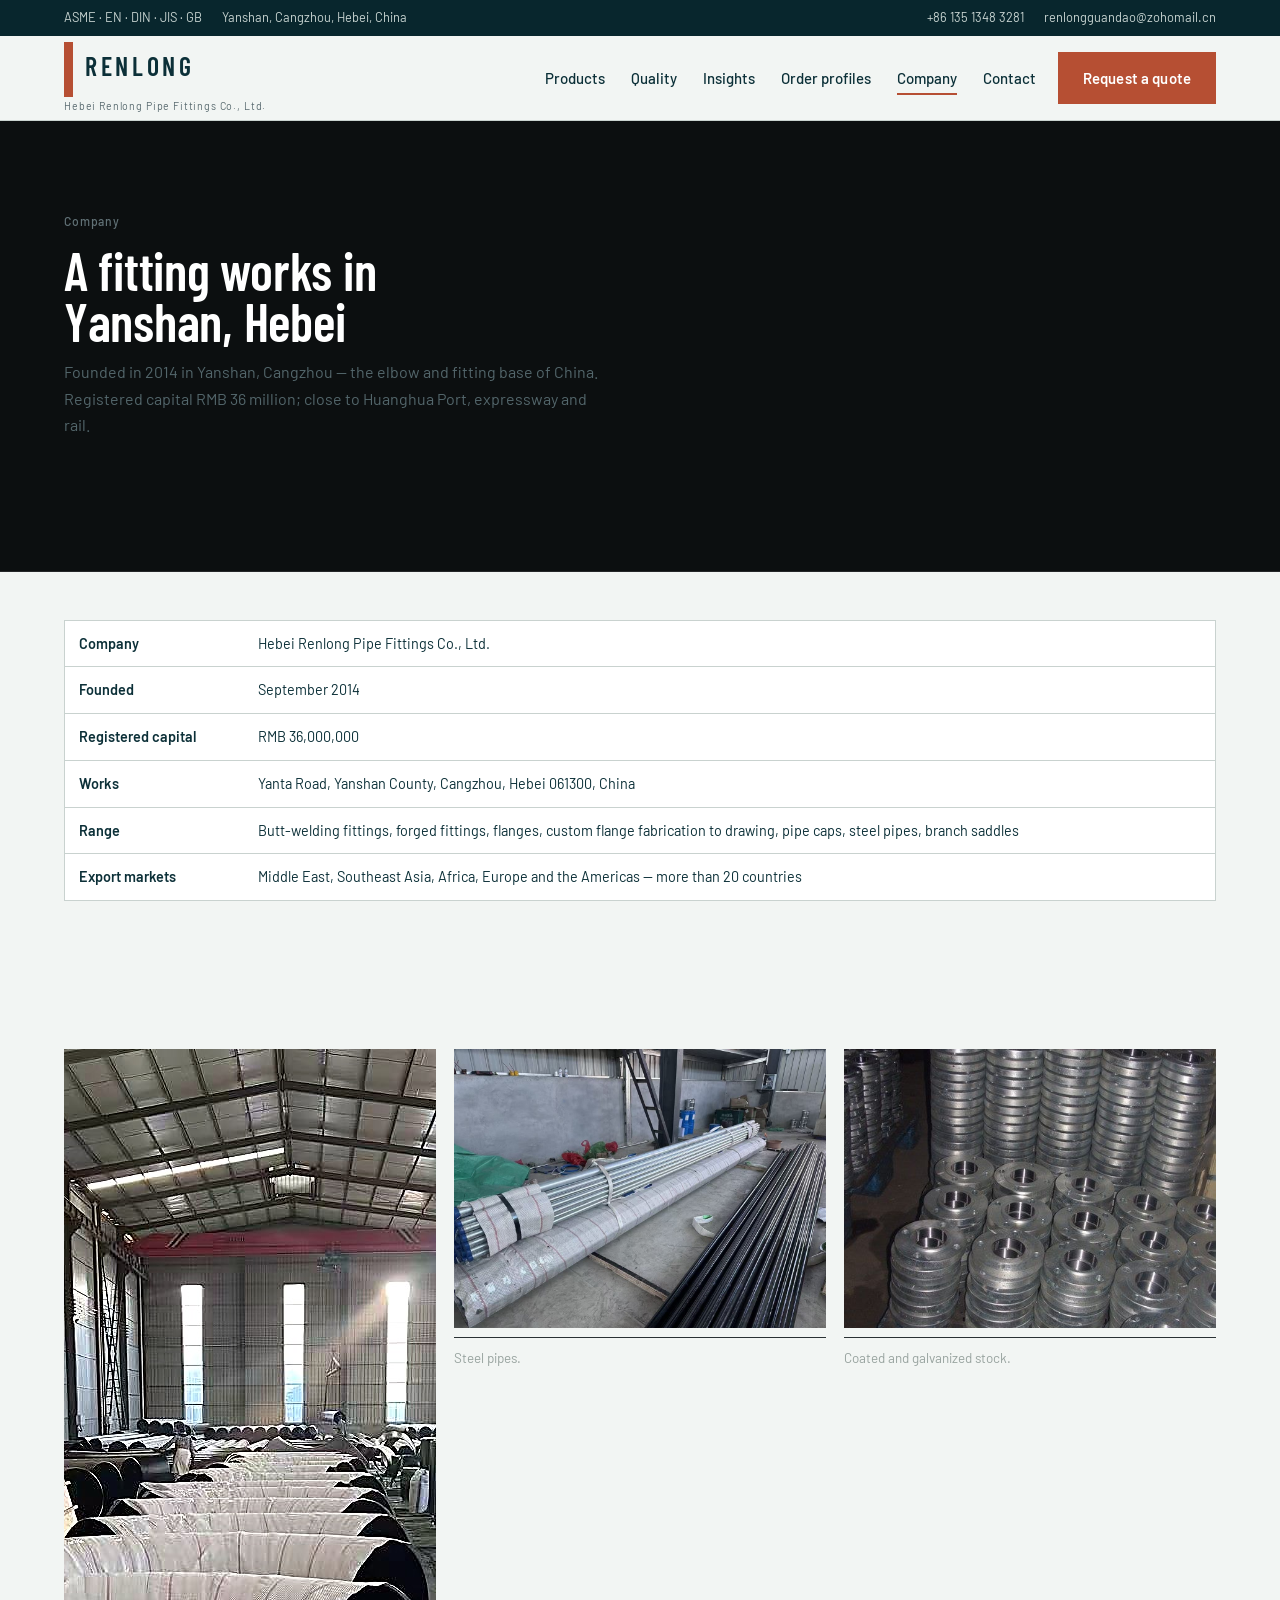
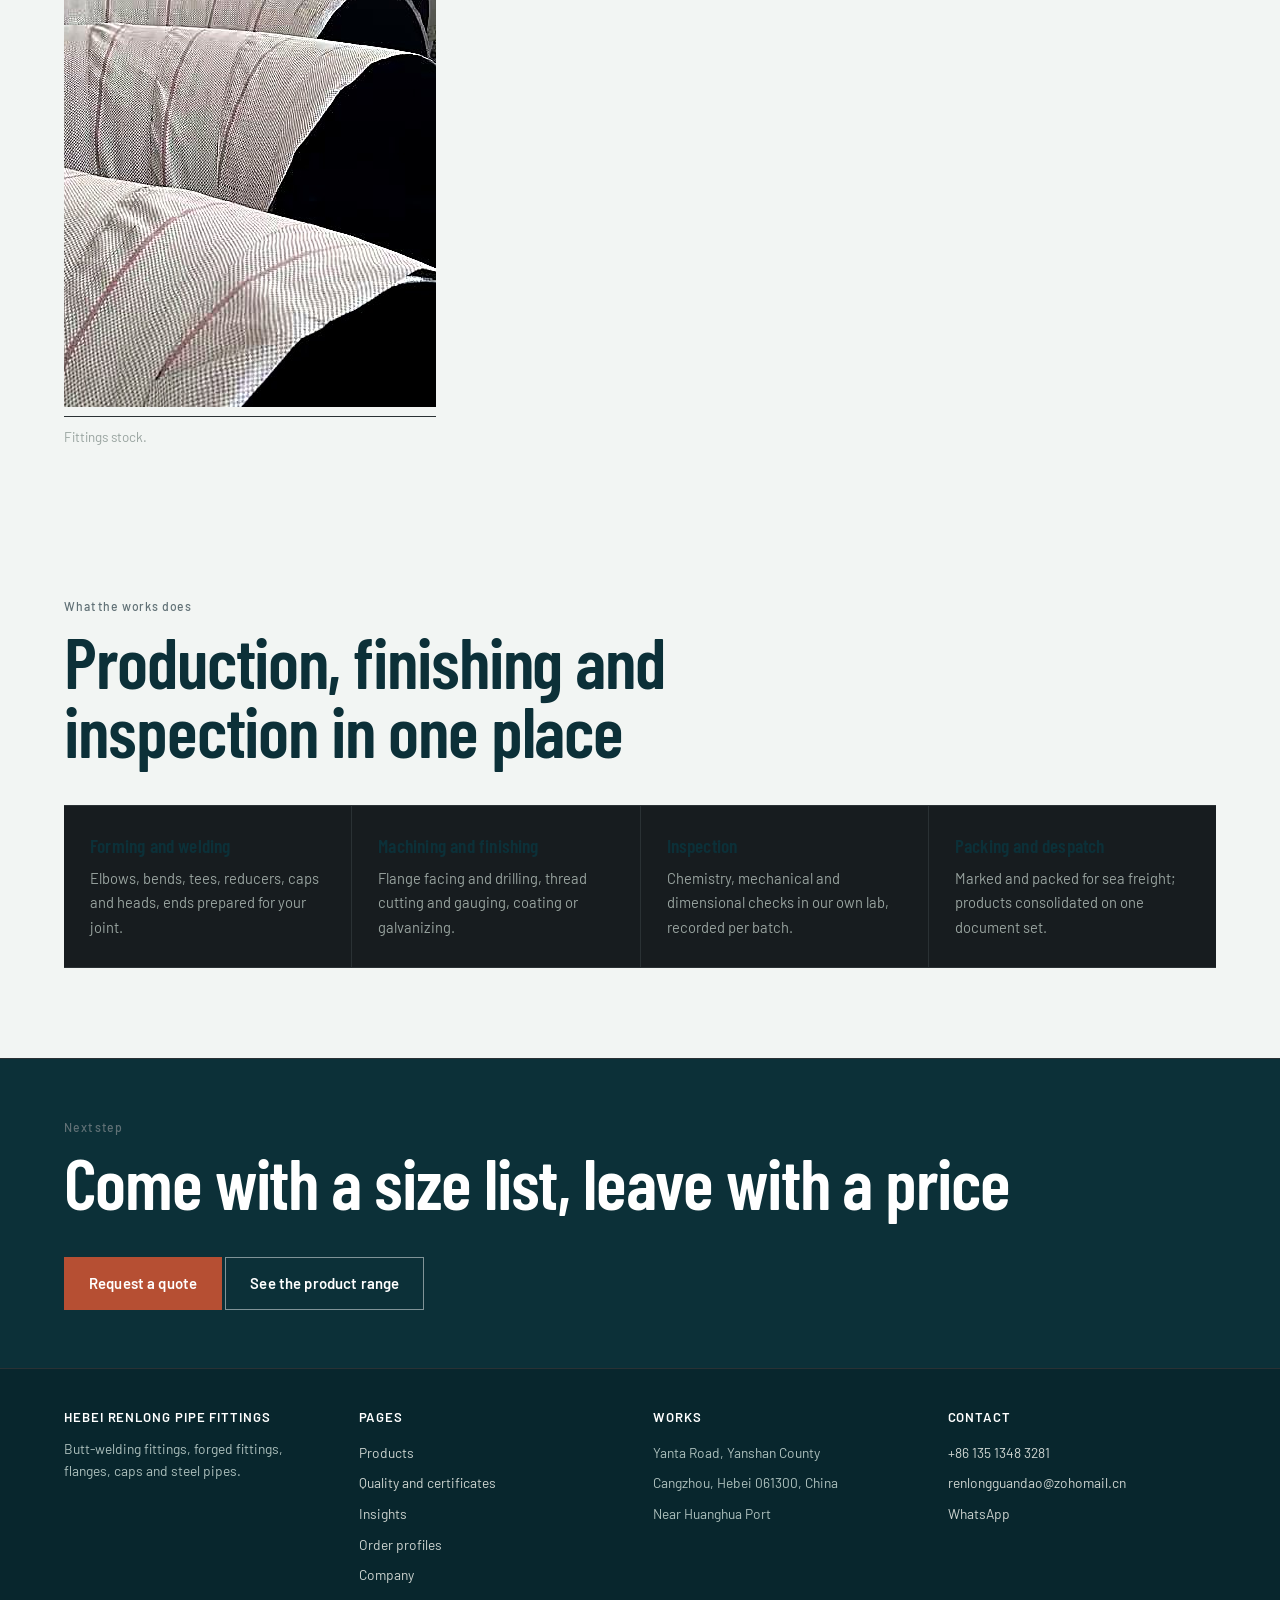
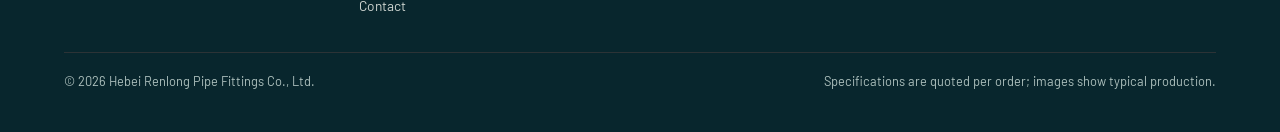
==== commit 7bed04fa: "Increase workshop photo clarity across site" ====
--- a/about.html
+++ b/about.html
@@ -74,7 +74,7 @@
     <div class="wrap">
       <div class="shots">
         <figure>
-          <img src="assets/img/workshop.jpg" alt="Fittings in stock" loading="lazy" decoding="async">
+          <img src="assets/img/workshop-hi.jpg" width="1290" height="958" alt="Fittings in stock" loading="lazy" decoding="async">
           <figcaption>Fittings stock.</figcaption>
         </figure>
         <figure>
--- a/assets/v2.css
+++ b/assets/v2.css
@@ -343,10 +343,11 @@
 .v2 .range-section .range-card img {
   display: block;
   width: 100%;
+  height: auto;
   aspect-ratio: 4 / 3;
-  padding: 0;
-  object-fit: cover;
-  background: #e7ebe9;
+  padding: 22px;
+  object-fit: contain;
+  background: #fff;
   filter: none;
 }
 
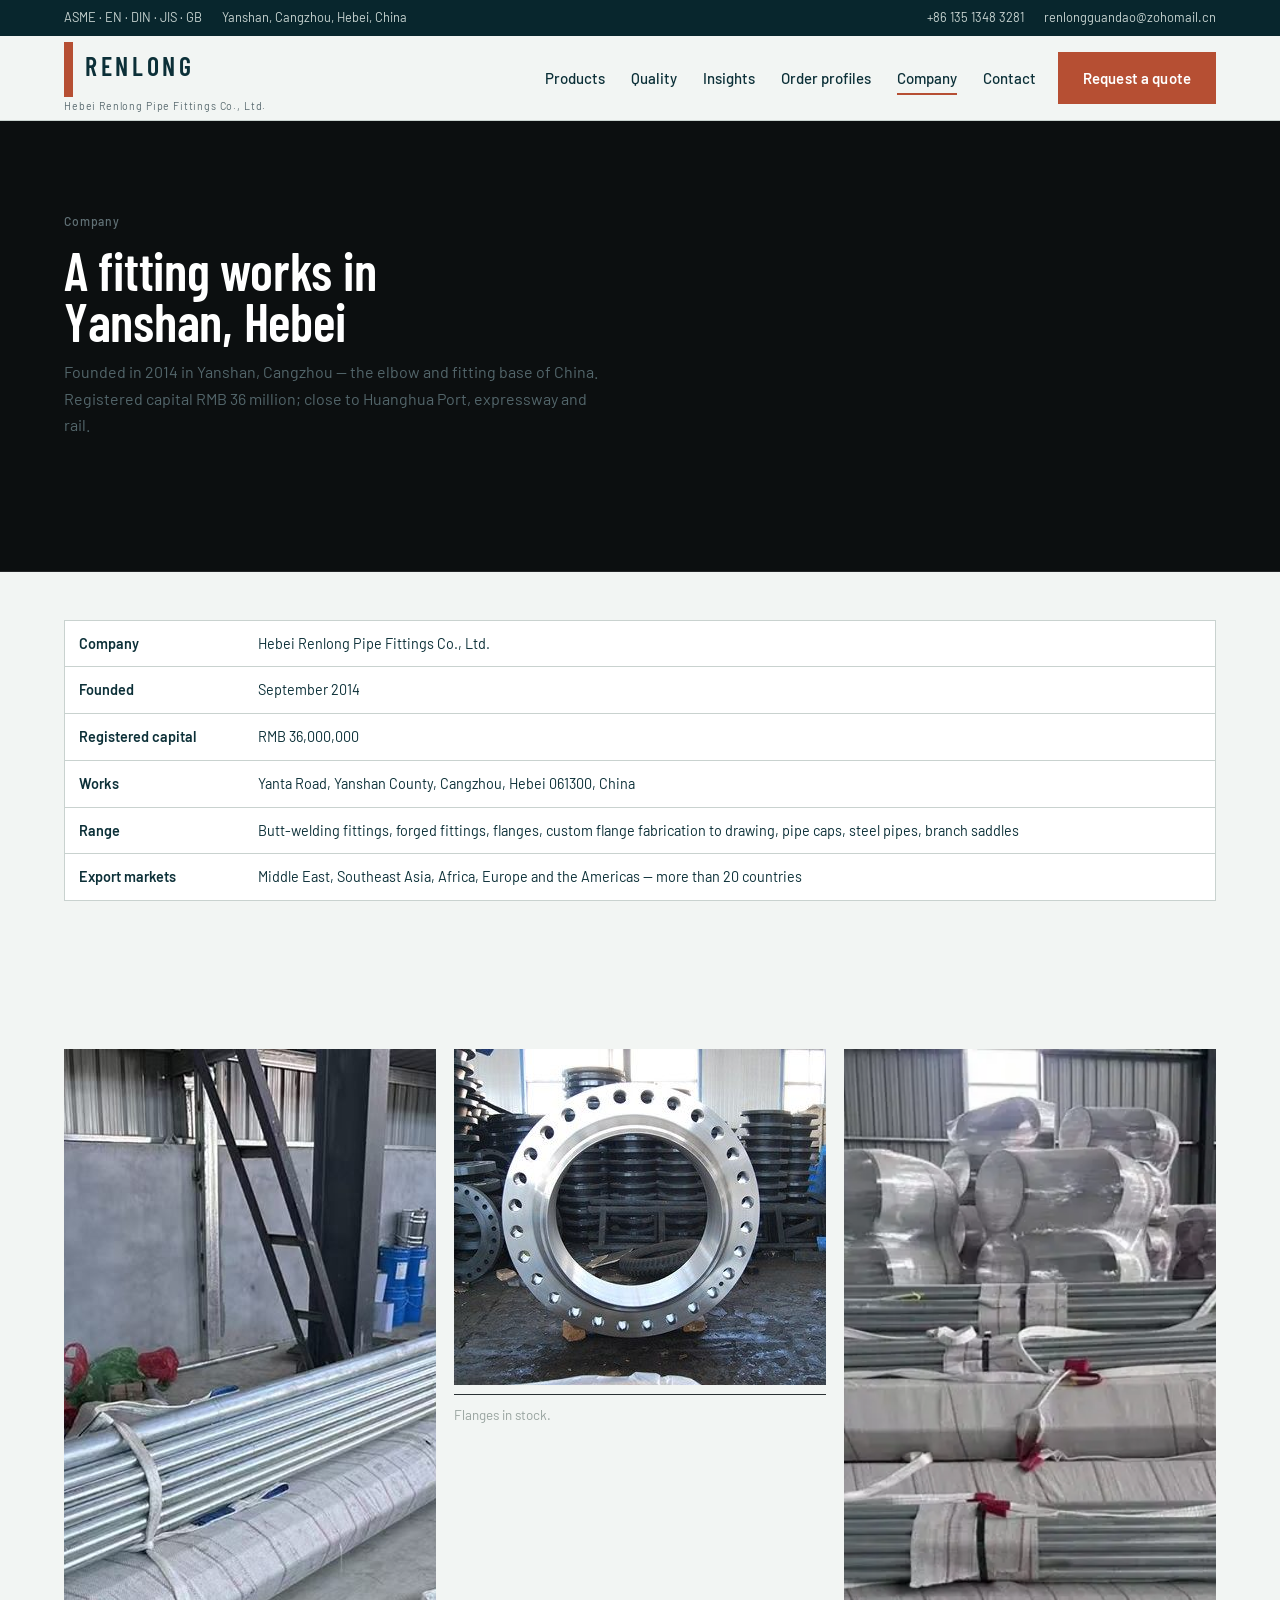
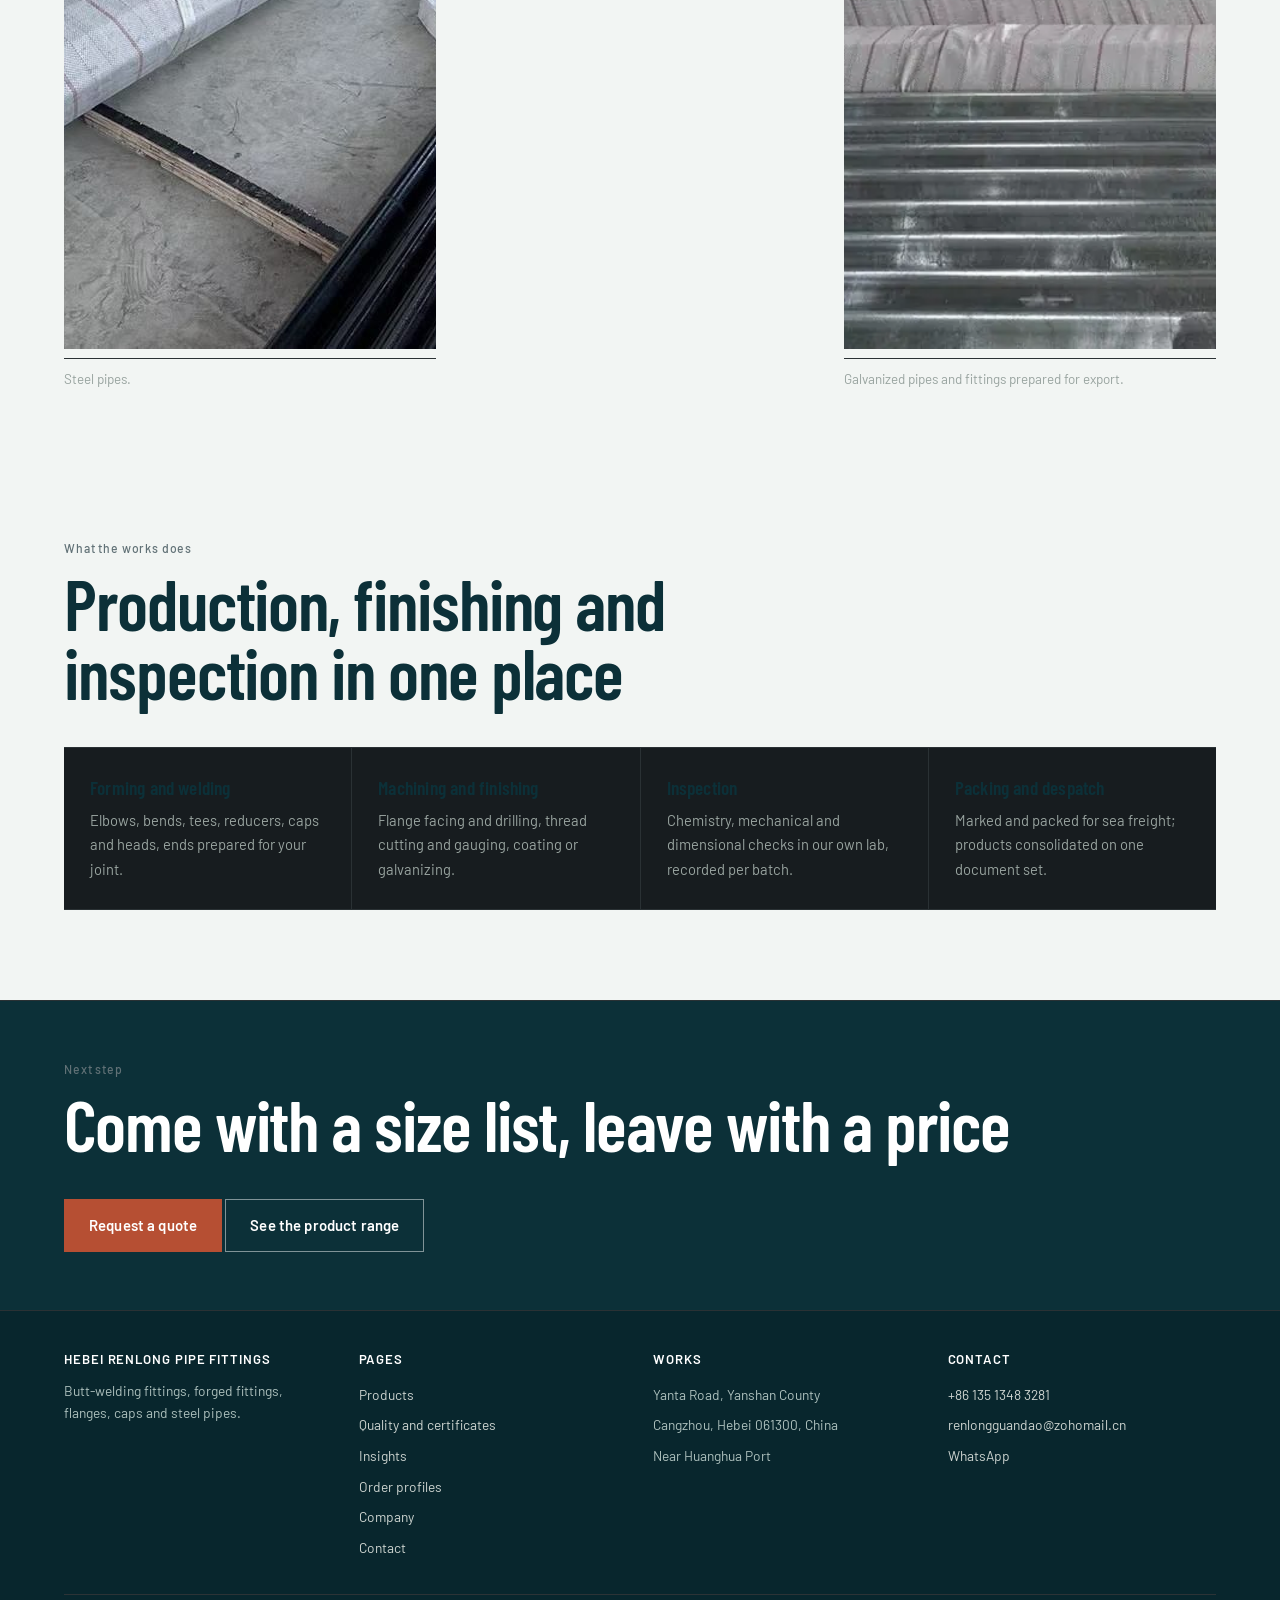
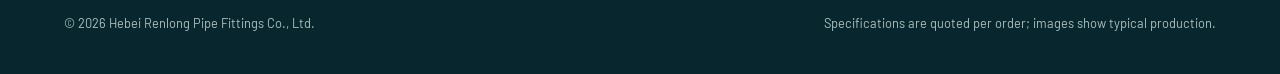
==== commit 5f25304b: "Replace repeated editorial photos" ====
--- a/about.html
+++ b/about.html
@@ -74,16 +74,16 @@
     <div class="wrap">
       <div class="shots">
         <figure>
-          <img src="assets/img/workshop-hi.jpg" width="1290" height="958" alt="Fittings in stock" loading="lazy" decoding="async">
-          <figcaption>Fittings stock.</figcaption>
-        </figure>
-        <figure>
-          <img src="assets/img/pipe-yard.jpg" alt="Steel pipes in stock" loading="lazy" decoding="async">
+          <img src="assets/img/pipe-yard.jpg" width="1200" height="900" alt="Steel pipes in stock" loading="lazy" decoding="async">
           <figcaption>Steel pipes.</figcaption>
         </figure>
         <figure>
-          <img src="assets/img/galvanized-yard.jpg" alt="Galvanized stock ready for packing" loading="lazy" decoding="async">
-          <figcaption>Coated and galvanized stock.</figcaption>
+          <img src="assets/img/flange-large.jpg" width="500" height="336" alt="Large steel flange in stock" loading="lazy" decoding="async">
+          <figcaption>Flanges in stock.</figcaption>
+        </figure>
+        <figure>
+          <img src="assets/img/pipe-galvanized.webp" width="1200" height="900" alt="Galvanized pipes and fittings prepared for export" loading="lazy" decoding="async">
+          <figcaption>Galvanized pipes and fittings prepared for export.</figcaption>
         </figure>
       </div>
     </div>
--- a/assets/v2.css
+++ b/assets/v2.css
@@ -317,7 +317,7 @@
 }
 
 .v2 .range {
-  grid-template-columns: repeat(4, minmax(0,1fr));
+  grid-template-columns: repeat(3, minmax(0,1fr));
   gap: 18px;
   border: 0;
 }
@@ -788,6 +788,40 @@
   transform: scale(1.025);
 }
 
+.v2-gallery-section {
+  padding-top: 0;
+}
+
+.v2-gallery-grid {
+  display: grid;
+  grid-template-columns: repeat(3, minmax(0, 1fr));
+  gap: 20px;
+}
+
+.v2-gallery-grid figure {
+  margin: 0;
+  overflow: hidden;
+  border: 1px solid var(--v2-line);
+  background: var(--v2-white);
+}
+
+.v2-gallery-grid img {
+  display: block;
+  width: 100%;
+  height: auto;
+  aspect-ratio: 4 / 3;
+  padding: 20px;
+  object-fit: contain;
+  background: #fff;
+}
+
+.v2-gallery-grid figcaption {
+  padding: 15px 18px 17px;
+  border-top: 1px solid var(--v2-line);
+  color: #5f7075;
+  font-size: .86rem;
+}
+
 .v2-product-label {
   position: absolute;
   top: 16px;
@@ -1374,6 +1408,10 @@
   }
 
   .v2 .range {
+    grid-template-columns: repeat(2,minmax(0,1fr));
+  }
+
+  .v2-gallery-grid {
     grid-template-columns: repeat(2,minmax(0,1fr));
   }
 
@@ -1573,6 +1611,10 @@
     grid-template-columns: 1fr;
   }
 
+  .v2-gallery-grid {
+    grid-template-columns: 1fr;
+  }
+
   .v2 .range-card,
   .v2 .range-section .range-card {
     min-height: 0;
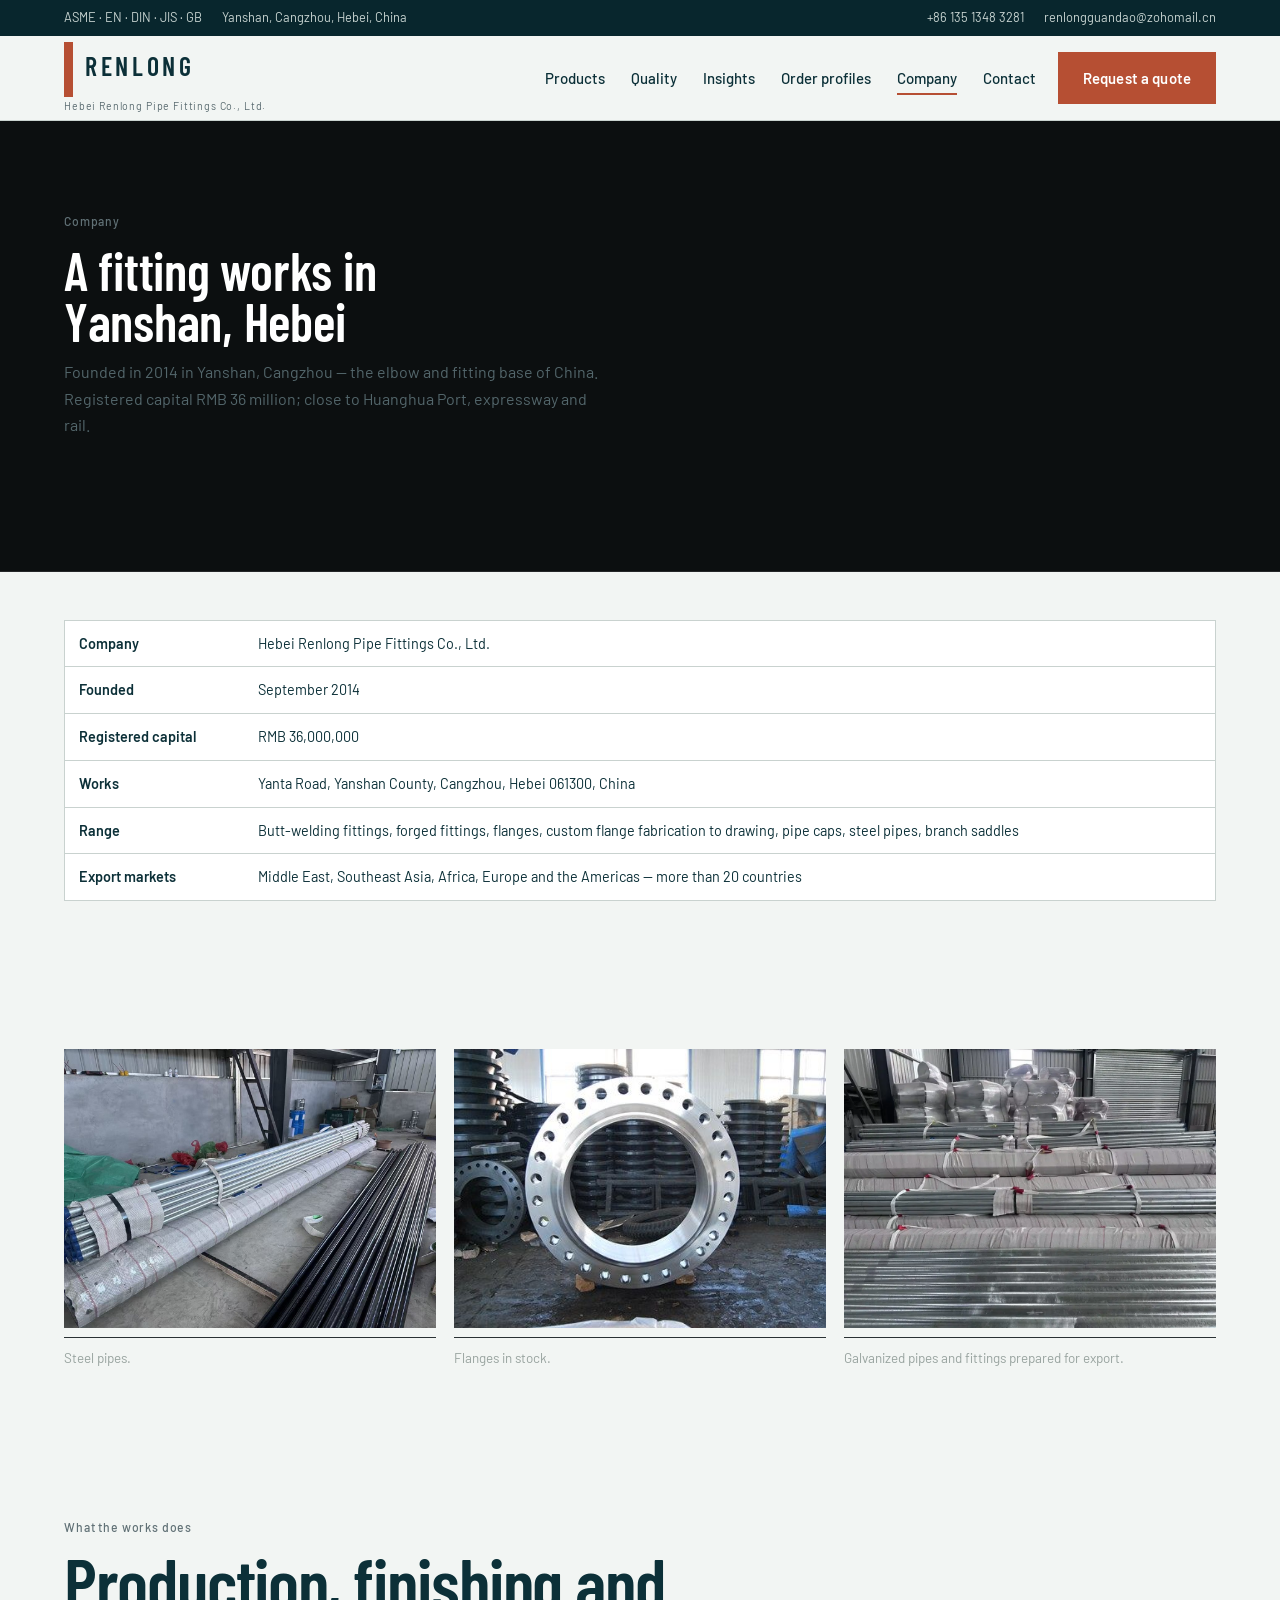
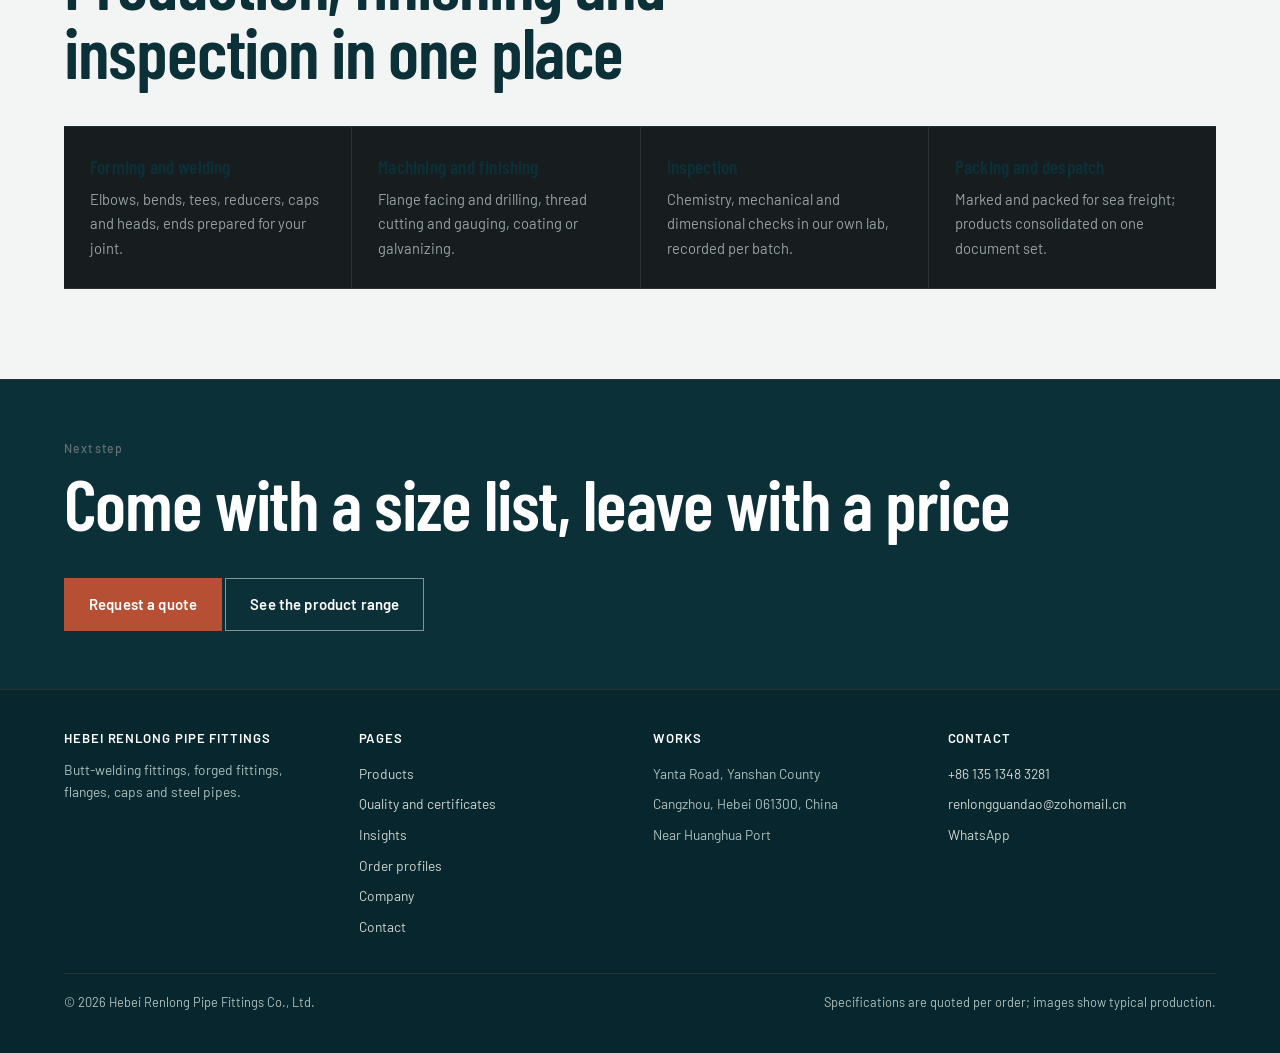
==== commit ec4f2710: "Refresh cached styles for photo ratio update" ====
--- a/about.html
+++ b/about.html
@@ -5,9 +5,9 @@
 <meta name="viewport" content="width=device-width, initial-scale=1">
 <title>Company — Hebei Renlong Pipe Fittings Co., Ltd.</title>
 <meta name="description" content="Hebei Renlong Pipe Fittings Co., Ltd. was founded in September 2014 in Yanshan County, Cangzhou, Hebei — the elbow and pipe fitting base of China, close to Huanghua Port.">
-<link rel="stylesheet" href="assets/styles.css">
+<link rel="stylesheet" href="assets/styles.css?v=20261029-ratio">
 <link rel="stylesheet" href="assets/motion.css">
-<link rel="stylesheet" href="assets/v2.css">
+<link rel="stylesheet" href="assets/v2.css?v=20261029-ratio">
 <script>document.documentElement.classList.add('anim')</script>
 </head>
 <body class="v2">
--- a/assets/styles.css
+++ b/assets/styles.css
@@ -419,6 +419,7 @@
 
 .shots img {
   width: 100%;
+  height: auto;
   aspect-ratio: 4 / 3;
   object-fit: cover;
   background: #202628;
--- a/assets/v2.css
+++ b/assets/v2.css
@@ -568,21 +568,23 @@
 
 .v2-shot-grid {
   display: grid;
-  grid-template-columns: 1.15fr .85fr .85fr;
+  grid-template-columns: repeat(3, minmax(0, 1fr));
+  align-items: start;
   gap: 1px;
   background: #304a4f;
 }
 
 .v2-shot-grid figure {
   position: relative;
-  min-height: 420px;
+  min-height: 0;
   margin: 0;
+  aspect-ratio: 4 / 3;
   overflow: hidden;
 }
 
 .v2-shot-grid figure:nth-child(2),
 .v2-shot-grid figure:nth-child(3) {
-  min-height: 420px;
+  min-height: 0;
 }
 
 .v2-shot-grid img {
@@ -1528,7 +1530,8 @@
   .v2-shot-grid figure,
   .v2-shot-grid figure:first-child {
     grid-column: auto;
-    min-height: 350px;
+    min-height: 0;
+    aspect-ratio: 4 / 3;
   }
 
   .v2-aside {
